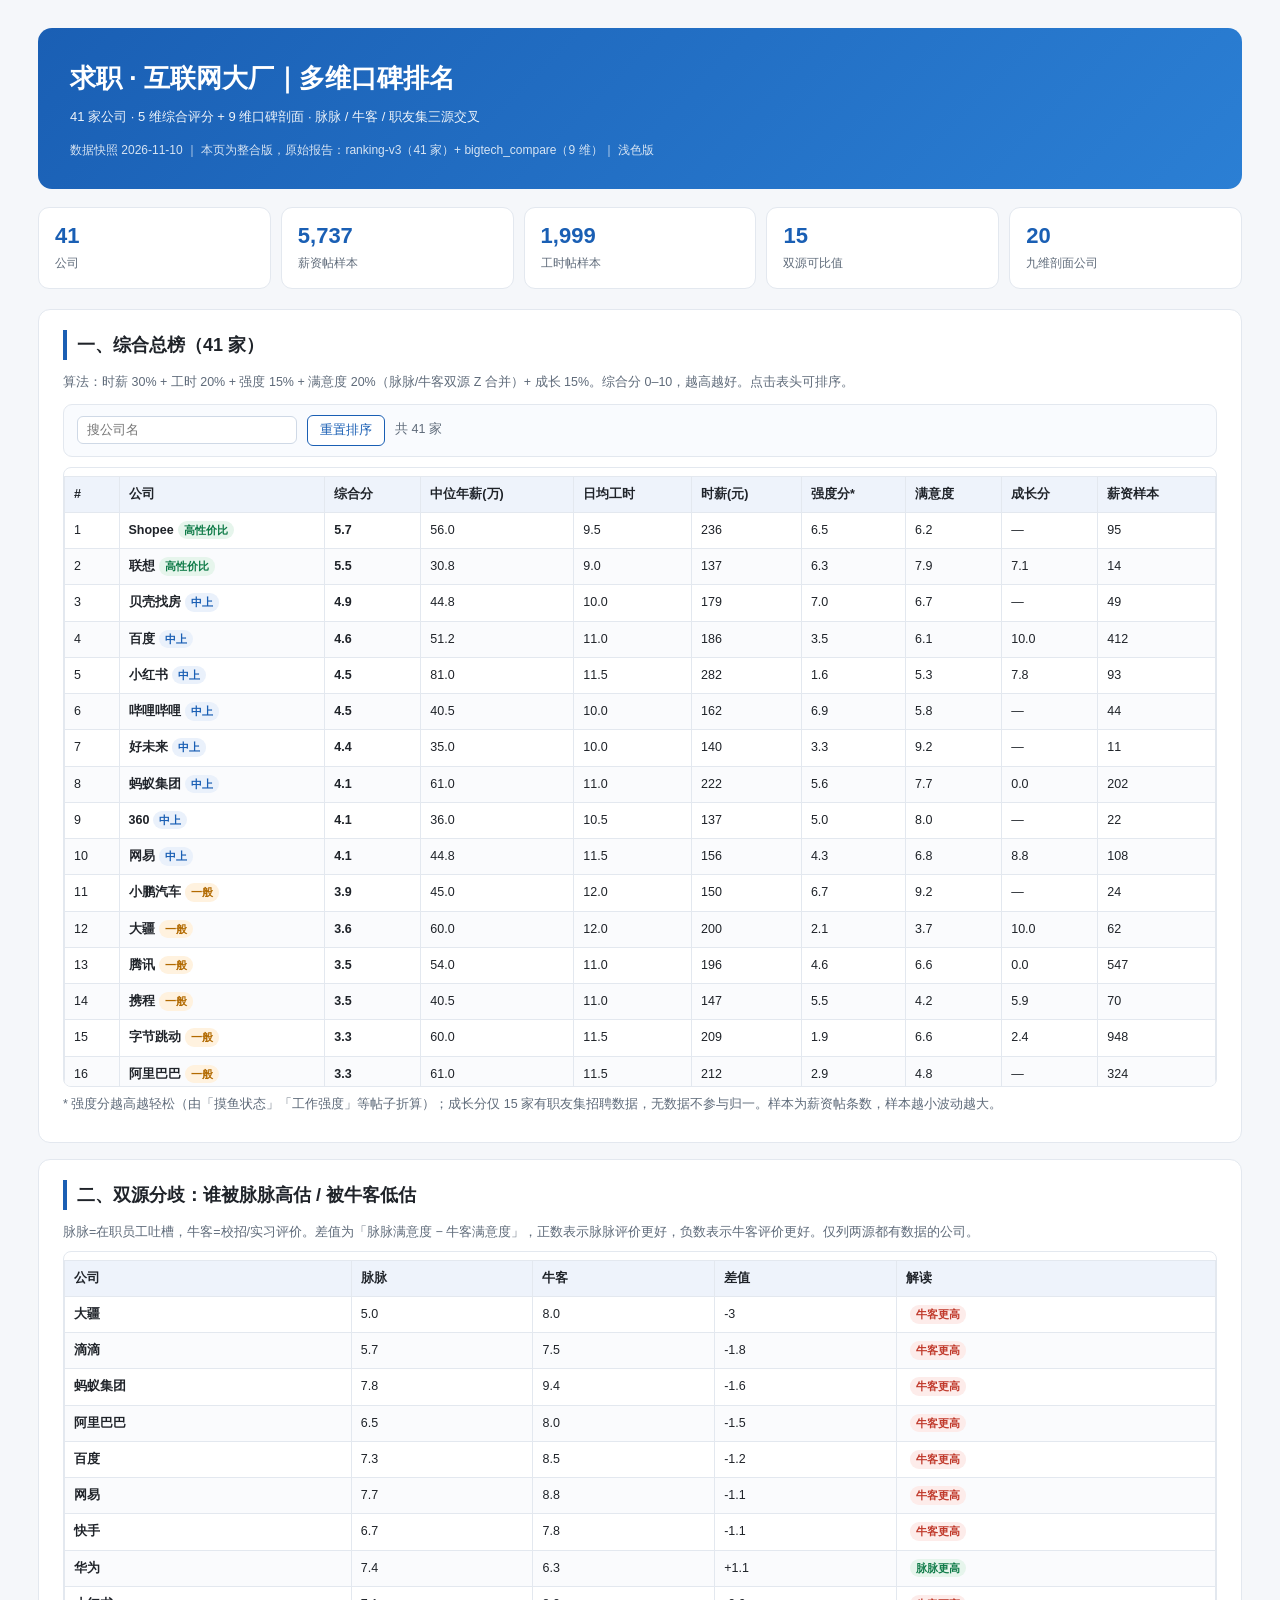
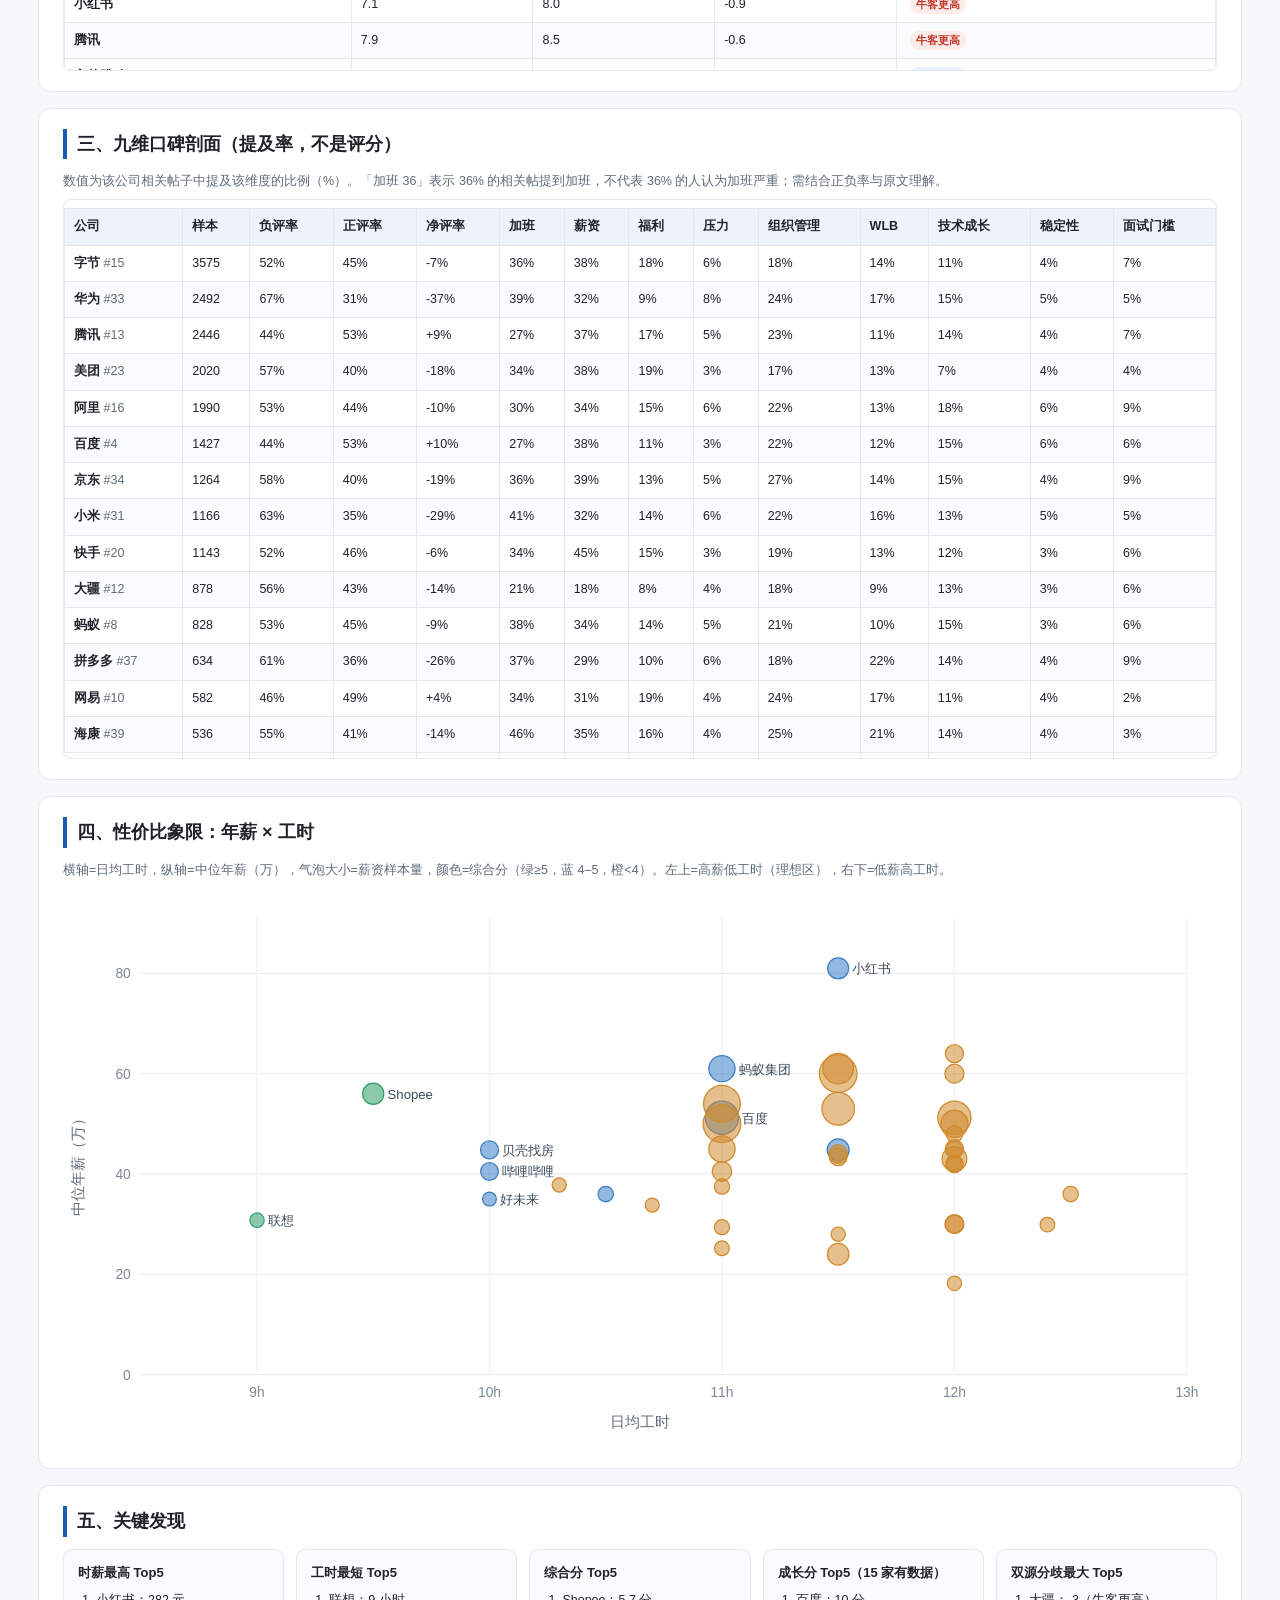
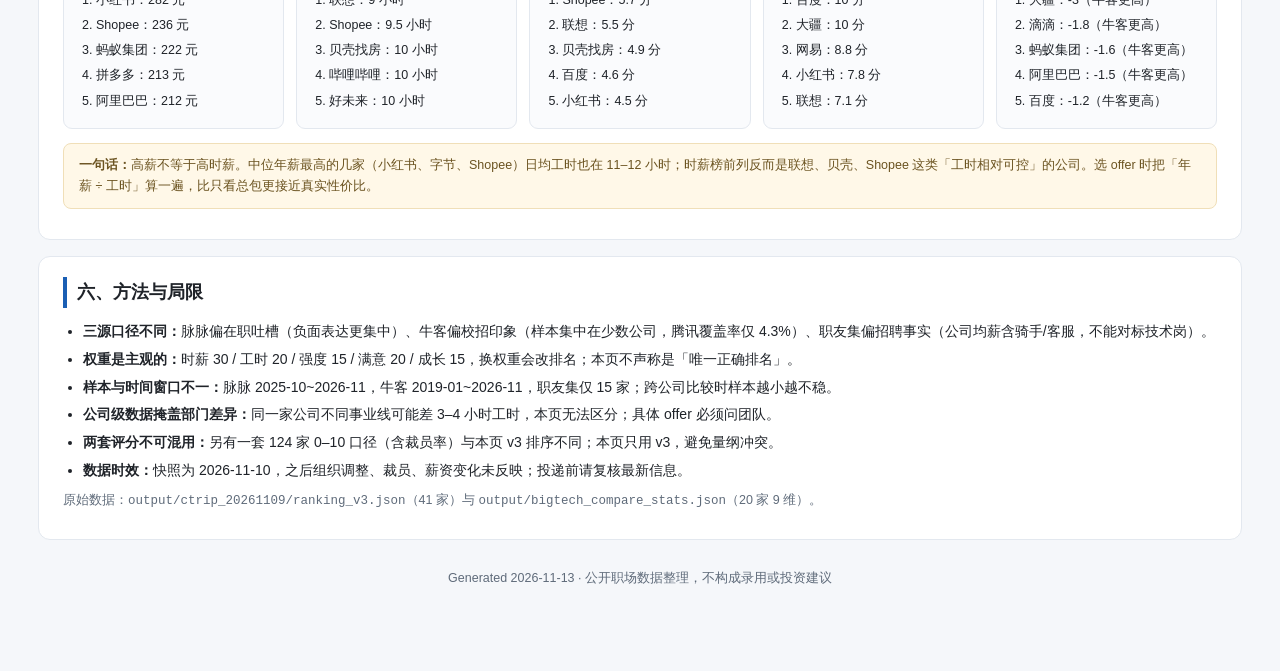
==== bigtech/index.html @ 40ef27d0 "feat: 求职研究站 - 小而美岗位推荐 + 互联网大厂多维排名" ====
<!DOCTYPE html>
<html lang="zh-CN">
<head>
<meta charset="UTF-8">
<meta name="viewport" content="width=device-width, initial-scale=1">
<title>求职 · 互联网大厂｜多维口碑排名 2026-11</title>
<style>
:root{--bg:#f5f7fa;--panel:#fff;--ink:#1f2329;--sub:#5f6b7a;--line:#e3e8ef;--brand:#1a5fb4;--good:#0f7b48;--warn:#b26a00;--bad:#c0392b;--chip:#eef3fb}
*{box-sizing:border-box}
body{margin:0;background:var(--bg);color:var(--ink);font:14px/1.7 -apple-system,BlinkMacSystemFont,"Segoe UI","PingFang SC","Microsoft YaHei",sans-serif}
.wrap{max-width:1240px;margin:0 auto;padding:28px 18px 70px}
header{background:linear-gradient(135deg,#1a5fb4,#2b7fd4);color:#fff;border-radius:14px;padding:28px 32px;margin-bottom:18px}
header h1{margin:0 0 6px;font-size:26px}
header p{margin:0;opacity:.93;font-size:13px}
header .meta{margin-top:12px;font-size:12px;opacity:.82}
.cards{display:grid;grid-template-columns:repeat(auto-fit,minmax(150px,1fr));gap:10px;margin:16px 0 20px}
.kpi{background:var(--panel);border:1px solid var(--line);border-radius:11px;padding:14px 16px}
.kpi .n{font-size:22px;font-weight:700;color:var(--brand);line-height:1.3}
.kpi .l{font-size:12px;color:var(--sub);margin-top:3px}
section{background:var(--panel);border:1px solid var(--line);border-radius:12px;padding:20px 24px;margin-bottom:16px}
h2{font-size:18px;margin:0 0 12px;padding-left:10px;border-left:4px solid var(--brand)}
h3{font-size:14.5px;margin:18px 0 8px;color:var(--brand)}
p{margin:7px 0}
.muted{color:var(--sub);font-size:12.5px}
table{width:100%;border-collapse:collapse;font-size:12.5px;margin:8px 0}
th,td{border:1px solid var(--line);padding:7px 9px;text-align:left;vertical-align:top}
th{background:var(--chip);font-weight:600;white-space:nowrap;cursor:pointer;user-select:none;position:sticky;top:0;z-index:2}
th:hover{color:var(--brand)}
tbody tr:nth-child(even){background:#fafbfd}
.scroll{overflow:auto;max-height:620px;border:1px solid var(--line);border-radius:8px}
.filters{display:flex;flex-wrap:wrap;gap:10px;align-items:center;background:#f9fbfe;border:1px solid var(--line);border-radius:9px;padding:10px 13px;margin:10px 0}
input[type=text]{border:1px solid #cfd9e6;border-radius:6px;padding:6px 9px;font-size:12.5px;min-width:220px;font-family:inherit}
button{border:1px solid var(--brand);background:var(--brand);color:#fff;border-radius:6px;padding:6px 12px;font-size:12.5px;cursor:pointer;font-family:inherit}
button.ghost{background:#fff;color:var(--brand)}
.tag{display:inline-block;padding:0 6px;border-radius:9px;font-size:11px;font-weight:600;margin-left:4px}
.t-g{background:#e6f5ec;color:var(--good)}.t-o{background:#fff2df;color:var(--warn)}.t-r{background:#fdecea;color:var(--bad)}.t-b{background:#eaf1fb;color:var(--brand)}
.note{background:#fff8e8;border:1px solid #f0dfb8;border-radius:8px;padding:11px 15px;font-size:12.5px;color:#6b5320;margin:10px 0}
ul{margin:7px 0 4px;padding-left:20px}li{margin:4px 0}
.finding{display:grid;grid-template-columns:repeat(auto-fit,minmax(210px,1fr));gap:12px}
.fcard{border:1px solid var(--line);border-radius:9px;padding:12px 14px;background:#fafbfd}
.fcard h4{margin:0 0 6px;font-size:13px}
.fcard ol{margin:0;padding-left:18px;font-size:12.5px}
svg text{font-family:inherit}
a{color:var(--brand);text-decoration:none}a:hover{text-decoration:underline}
@media(max-width:760px){.wrap{padding:14px 10px 45px}section{padding:16px 12px}table{font-size:11.5px}th,td{padding:6px}}
</style>
</head>
<body>
<div class="wrap">
<header>
  <h1>求职 · 互联网大厂｜多维口碑排名</h1>
  <p>41 家公司 · 5 维综合评分 + 9 维口碑剖面 · 脉脉 / 牛客 / 职友集三源交叉</p>
  <div class="meta">数据快照 2026-11-10 ｜ 本页为整合版，原始报告：ranking-v3（41 家）+ bigtech_compare（9 维）｜ 浅色版</div>
</header>

<div class="cards" id="kpis"></div>

<section>
  <h2>一、综合总榜（41 家）</h2>
  <p class="muted">算法：时薪 30% + 工时 20% + 强度 15% + 满意度 20%（脉脉/牛客双源 Z 合并）+ 成长 15%。综合分 0–10，越高越好。点击表头可排序。</p>
  <div class="filters">
    <input type="text" id="q" placeholder="搜公司名">
    <button class="ghost" id="reset">重置排序</button>
    <span class="muted" id="cnt"></span>
  </div>
  <div class="scroll">
    <table id="rankTable">
      <thead><tr>
        <th data-k="rank">#</th><th data-k="company">公司</th><th data-k="composite">综合分</th>
        <th data-k="medianWan">中位年薪(万)</th><th data-k="hours">日均工时</th><th data-k="hourly">时薪(元)</th>
        <th data-k="intensityScore">强度分*</th><th data-k="satisfyScore">满意度</th><th data-k="growthScore">成长分</th><th data-k="samp">薪资样本</th>
      </tr></thead>
      <tbody id="rankBody"></tbody>
    </table>
  </div>
  <p class="muted">* 强度分越高越轻松（由「摸鱼状态」「工作强度」等帖子折算）；成长分仅 15 家有职友集招聘数据，无数据不参与归一。样本为薪资帖条数，样本越小波动越大。</p>
</section>

<section>
  <h2>二、双源分歧：谁被脉脉高估 / 被牛客低估</h2>
  <p class="muted">脉脉=在职员工吐槽，牛客=校招/实习评价。差值为「脉脉满意度 − 牛客满意度」，正数表示脉脉评价更好，负数表示牛客评价更好。仅列两源都有数据的公司。</p>
  <div class="scroll" style="max-height:420px">
    <table id="gapTable">
      <thead><tr><th>公司</th><th>脉脉</th><th>牛客</th><th>差值</th><th>解读</th></tr></thead>
      <tbody id="gapBody"></tbody>
    </table>
  </div>
</section>

<section>
  <h2>三、九维口碑剖面（提及率，不是评分）</h2>
  <p class="muted">数值为该公司相关帖子中提及该维度的比例（%）。「加班 36」表示 36% 的相关帖提到加班，不代表 36% 的人认为加班严重；需结合正负率与原文理解。</p>
  <div class="scroll" style="max-height:560px">
    <table id="dimTable">
      <thead><tr>
        <th>公司</th><th>样本</th><th>负评率</th><th>正评率</th><th>净评率</th>
        <th>加班</th><th>薪资</th><th>福利</th><th>压力</th><th>组织管理</th><th>WLB</th><th>技术成长</th><th>稳定性</th><th>面试门槛</th>
      </tr></thead>
      <tbody id="dimBody"></tbody>
    </table>
  </div>
</section>

<section>
  <h2>四、性价比象限：年薪 × 工时</h2>
  <p class="muted">横轴=日均工时，纵轴=中位年薪（万），气泡大小=薪资样本量，颜色=综合分（绿≥5，蓝 4–5，橙&lt;4）。左上=高薪低工时（理想区），右下=低薪高工时。</p>
  <div style="overflow:auto"><svg id="scatter" viewBox="0 0 920 440" style="width:100%;min-width:720px;height:auto"></svg></div>
</section>

<section>
  <h2>五、关键发现</h2>
  <div class="finding" id="findings"></div>
  <div class="note" style="margin-top:14px"><strong>一句话：</strong>高薪不等于高时薪。中位年薪最高的几家（小红书、字节、Shopee）日均工时也在 11–12 小时；时薪榜前列反而是联想、贝壳、Shopee 这类「工时相对可控」的公司。选 offer 时把「年薪 ÷ 工时」算一遍，比只看总包更接近真实性价比。</div>
</section>

<section>
  <h2>六、方法与局限</h2>
  <ul>
    <li><strong>三源口径不同：</strong>脉脉偏在职吐槽（负面表达更集中）、牛客偏校招印象（样本集中在少数公司，腾讯覆盖率仅 4.3%）、职友集偏招聘事实（公司均薪含骑手/客服，不能对标技术岗）。</li>
    <li><strong>权重是主观的：</strong>时薪 30 / 工时 20 / 强度 15 / 满意 20 / 成长 15，换权重会改排名；本页不声称是「唯一正确排名」。</li>
    <li><strong>样本与时间窗口不一：</strong>脉脉 2025-10~2026-11，牛客 2019-01~2026-11，职友集仅 15 家；跨公司比较时样本越小越不稳。</li>
    <li><strong>公司级数据掩盖部门差异：</strong>同一家公司不同事业线可能差 3–4 小时工时，本页无法区分；具体 offer 必须问团队。</li>
    <li><strong>两套评分不可混用：</strong>另有一套 124 家 0–10 口径（含裁员率）与本页 v3 排序不同；本页只用 v3，避免量纲冲突。</li>
    <li><strong>数据时效：</strong>快照为 2026-11-10，之后组织调整、裁员、薪资变化未反映；投递前请复核最新信息。</li>
  </ul>
  <p class="muted">原始数据：<code>output/ctrip_20261109/ranking_v3.json</code>（41 家）与 <code>output/bigtech_compare_stats.json</code>（20 家 9 维）。</p>
</section>

<div class="foot muted" style="text-align:center;padding:12px 0">Generated 2026-11-13 · 公开职场数据整理，不构成录用或投资建议</div>
</div>

<script>
const RANK = [{"company":"Shopee","medianWan":56,"hours":9.5,"hourly":236,"intensityScore":6.5,"mmSatisfy":8,"ncSatisfy":null,"samples":{"salary":95,"worktime":37,"intensity":27,"satisfy":20},"ju":null,"satisfyScore":6.2,"satSources":1,"growthScore":null,"rank_medianWan":7,"rank_hourly":2,"rank_hours":2,"rank_intensityScore":5,"rank_satisfyScore":14,"composite":5.7,"dimsUsed":4,"rank":1},{"company":"联想","medianWan":30.8,"hours":9,"hourly":137,"intensityScore":6.3,"mmSatisfy":9.1,"ncSatisfy":null,"samples":{"salary":14,"worktime":15,"intensity":27,"satisfy":11},"ju":{"open":356,"yoy":"增长18%","salYoY":-1,"range":"20-50K(3%)"},"satisfyScore":7.9,"satSources":1,"growthScore":7.1,"rank_medianWan":33,"rank_hourly":30,"rank_hours":1,"rank_intensityScore":6,"rank_satisfyScore":6,"rank_growthScore":5,"composite":5.5,"dimsUsed":5,"rank":2},{"company":"贝壳找房","medianWan":44.8,"hours":10,"hourly":179,"intensityScore":7,"mmSatisfy":8.3,"ncSatisfy":null,"samples":{"salary":49,"worktime":21,"intensity":5,"satisfy":6},"ju":null,"satisfyScore":6.7,"satSources":1,"growthScore":null,"rank_medianWan":19,"rank_hourly":12,"rank_hours":4,"rank_intensityScore":1,"rank_satisfyScore":10,"composite":4.9,"dimsUsed":4,"rank":3},{"company":"百度","medianWan":51.2,"hours":11,"hourly":186,"intensityScore":3.5,"mmSatisfy":7.3,"ncSatisfy":8.5,"samples":{"salary":412,"worktime":91,"intensity":46,"satisfy":84},"ju":{"open":3838,"yoy":"增长45%","salYoY":4,"range":"20-50K(70%)"},"satisfyScore":6.1,"satSources":2,"growthScore":10,"rank_medianWan":10,"rank_hourly":9,"rank_hours":9,"rank_intensityScore":17,"rank_satisfyScore":15,"rank_growthScore":1,"composite":4.6,"dimsUsed":5,"rank":4},{"company":"小红书","medianWan":81,"hours":11.5,"hourly":282,"intensityScore":1.6,"mmSatisfy":7.1,"ncSatisfy":8,"samples":{"salary":93,"worktime":39,"intensity":35,"satisfy":64},"ju":{"open":812,"yoy":"增长1%","salYoY":21,"range":"20-50K(9%)"},"satisfyScore":5.3,"satSources":2,"growthScore":7.8,"rank_medianWan":1,"rank_hourly":1,"rank_hours":20,"rank_intensityScore":35,"rank_satisfyScore":20,"rank_growthScore":4,"composite":4.5,"dimsUsed":5,"rank":5},{"company":"哔哩哔哩","medianWan":40.5,"hours":10,"hourly":162,"intensityScore":6.9,"mmSatisfy":7.7,"ncSatisfy":null,"samples":{"salary":44,"worktime":25,"intensity":15,"satisfy":13},"ju":null,"satisfyScore":5.8,"satSources":1,"growthScore":null,"rank_medianWan":26,"rank_hourly":16,"rank_hours":3,"rank_intensityScore":2,"rank_satisfyScore":17,"composite":4.5,"dimsUsed":4,"rank":6},{"company":"好未来","medianWan":35,"hours":10,"hourly":140,"intensityScore":3.3,"mmSatisfy":10,"ncSatisfy":null,"samples":{"salary":11,"worktime":16,"intensity":3,"satisfy":4},"ju":null,"satisfyScore":9.2,"satSources":1,"growthScore":null,"rank_medianWan":31,"rank_hourly":28,"rank_hours":5,"rank_intensityScore":20,"rank_satisfyScore":3,"composite":4.4,"dimsUsed":4,"rank":7},{"company":"蚂蚁集团","medianWan":61,"hours":11,"hourly":222,"intensityScore":5.6,"mmSatisfy":7.8,"ncSatisfy":9.4,"samples":{"salary":202,"worktime":52,"intensity":31,"satisfy":41},"ju":{"open":73,"yoy":"下降46%","salYoY":-24,"range":"10-50K(2%)"},"satisfyScore":7.7,"satSources":2,"growthScore":0,"rank_medianWan":3,"rank_hourly":3,"rank_hours":12,"rank_intensityScore":7,"rank_satisfyScore":7,"rank_growthScore":11,"composite":4.1,"dimsUsed":5,"rank":8},{"company":"360","medianWan":36,"hours":10.5,"hourly":137,"intensityScore":5,"mmSatisfy":9.2,"ncSatisfy":null,"samples":{"salary":22,"worktime":17,"intensity":6,"satisfy":12},"ju":null,"satisfyScore":8,"satSources":1,"growthScore":null,"rank_medianWan":30,"rank_hourly":29,"rank_hours":7,"rank_intensityScore":9,"rank_satisfyScore":5,"composite":4.1,"dimsUsed":4,"rank":9},{"company":"网易","medianWan":44.8,"hours":11.5,"hourly":156,"intensityScore":4.3,"mmSatisfy":7.7,"ncSatisfy":8.8,"samples":{"salary":108,"worktime":51,"intensity":22,"satisfy":31},"ju":{"open":1596,"yoy":"增长15%","salYoY":15,"range":"20-50K(6%)"},"satisfyScore":6.8,"satSources":2,"growthScore":8.8,"rank_medianWan":18,"rank_hourly":18,"rank_hours":24,"rank_intensityScore":13,"rank_satisfyScore":9,"rank_growthScore":3,"composite":4.1,"dimsUsed":5,"rank":10},{"company":"小鹏汽车","medianWan":45,"hours":12,"hourly":150,"intensityScore":6.7,"mmSatisfy":10,"ncSatisfy":null,"samples":{"salary":24,"worktime":18,"intensity":6,"satisfy":5},"ju":null,"satisfyScore":9.2,"satSources":1,"growthScore":null,"rank_medianWan":17,"rank_hourly":22,"rank_hours":39,"rank_intensityScore":4,"rank_satisfyScore":4,"composite":3.9,"dimsUsed":4,"rank":11},{"company":"大疆","medianWan":60,"hours":12,"hourly":200,"intensityScore":2.1,"mmSatisfy":5,"ncSatisfy":8,"samples":{"salary":62,"worktime":37,"intensity":32,"satisfy":30},"ju":{"open":1184,"yoy":"增长263%","salYoY":23,"range":"30-50K(6%)"},"satisfyScore":3.7,"satSources":2,"growthScore":10,"rank_medianWan":6,"rank_hourly":7,"rank_hours":27,"rank_intensityScore":30,"rank_satisfyScore":32,"rank_growthScore":2,"composite":3.6,"dimsUsed":5,"rank":12},{"company":"腾讯","medianWan":54,"hours":11,"hourly":196,"intensityScore":4.6,"mmSatisfy":7.9,"ncSatisfy":8.5,"samples":{"salary":547,"worktime":112,"intensity":135,"satisfy":198},"ju":{"open":553,"yoy":"下降58%","salYoY":-11,"range":"15-50K(6%)"},"satisfyScore":6.6,"satSources":2,"growthScore":0,"rank_medianWan":8,"rank_hourly":8,"rank_hours":10,"rank_intensityScore":11,"rank_satisfyScore":12,"rank_growthScore":9,"composite":3.5,"dimsUsed":5,"rank":13},{"company":"携程","medianWan":40.5,"hours":11,"hourly":147,"intensityScore":5.5,"mmSatisfy":7.2,"ncSatisfy":7.1,"samples":{"salary":70,"worktime":37,"intensity":36,"satisfy":36},"ju":{"open":503,"yoy":"下降14%","salYoY":21,"range":"20-50K(56%)"},"satisfyScore":4.2,"satSources":2,"growthScore":5.9,"rank_medianWan":25,"rank_hourly":23,"rank_hours":14,"rank_intensityScore":8,"rank_satisfyScore":29,"rank_growthScore":6,"composite":3.5,"dimsUsed":5,"rank":14},{"company":"字节跳动","medianWan":60,"hours":11.5,"hourly":209,"intensityScore":1.9,"mmSatisfy":8,"ncSatisfy":8.5,"samples":{"salary":948,"worktime":203,"intensity":101,"satisfy":127},"ju":{"open":3626,"yoy":"下降39%","salYoY":18,"range":"30-50K(1%)"},"satisfyScore":6.6,"satSources":2,"growthScore":2.4,"rank_medianWan":5,"rank_hourly":6,"rank_hours":18,"rank_intensityScore":32,"rank_satisfyScore":11,"rank_growthScore":8,"composite":3.3,"dimsUsed":5,"rank":15},{"company":"阿里巴巴","medianWan":61,"hours":11.5,"hourly":212,"intensityScore":2.9,"mmSatisfy":6.5,"ncSatisfy":8,"samples":{"salary":324,"worktime":70,"intensity":40,"satisfy":54},"ju":null,"satisfyScore":4.8,"satSources":2,"growthScore":null,"rank_medianWan":4,"rank_hourly":5,"rank_hours":21,"rank_intensityScore":23,"rank_satisfyScore":24,"composite":3.3,"dimsUsed":4,"rank":16},{"company":"58同城","medianWan":37.8,"hours":10.3,"hourly":146,"intensityScore":2.9,"mmSatisfy":7.5,"ncSatisfy":null,"samples":{"salary":13,"worktime":20,"intensity":7,"satisfy":4},"ju":null,"satisfyScore":5.5,"satSources":1,"growthScore":null,"rank_medianWan":27,"rank_hourly":24,"rank_hours":6,"rank_intensityScore":25,"rank_satisfyScore":19,"composite":3.3,"dimsUsed":4,"rank":17},{"company":"哈啰出行","medianWan":37.5,"hours":11,"hourly":136,"intensityScore":0,"mmSatisfy":10,"ncSatisfy":null,"samples":{"salary":22,"worktime":15,"intensity":2,"satisfy":1},"ju":null,"satisfyScore":9.2,"satSources":1,"growthScore":null,"rank_medianWan":28,"rank_hourly":31,"rank_hours":16,"rank_intensityScore":41,"rank_satisfyScore":2,"composite":3.2,"dimsUsed":4,"rank":18},{"company":"vivo","medianWan":44,"hours":11.5,"hourly":153,"intensityScore":2.9,"mmSatisfy":8.1,"ncSatisfy":null,"samples":{"salary":55,"worktime":18,"intensity":14,"satisfy":18},"ju":null,"satisfyScore":6.4,"satSources":1,"growthScore":null,"rank_medianWan":20,"rank_hourly":19,"rank_hours":19,"rank_intensityScore":22,"rank_satisfyScore":13,"composite":2.9,"dimsUsed":4,"rank":19},{"company":"快手","medianWan":53,"hours":11.5,"hourly":184,"intensityScore":2.9,"mmSatisfy":6.7,"ncSatisfy":7.8,"samples":{"salary":392,"worktime":70,"intensity":42,"satisfy":64},"ju":{"open":476,"yoy":"下降31%","salYoY":14,"range":"30-50K(3%)"},"satisfyScore":4.7,"satSources":2,"growthScore":2.9,"rank_medianWan":9,"rank_hourly":10,"rank_hours":22,"rank_intensityScore":24,"rank_satisfyScore":25,"rank_growthScore":7,"composite":2.9,"dimsUsed":5,"rank":20},{"company":"荣耀","medianWan":43.4,"hours":11.5,"hourly":151,"intensityScore":5,"mmSatisfy":7.1,"ncSatisfy":null,"samples":{"salary":44,"worktime":21,"intensity":10,"satisfy":14},"ju":null,"satisfyScore":4.9,"satSources":1,"growthScore":null,"rank_medianWan":21,"rank_hourly":20,"rank_hours":26,"rank_intensityScore":10,"rank_satisfyScore":23,"composite":2.9,"dimsUsed":4,"rank":21},{"company":"理想汽车","medianWan":42,"hours":12,"hourly":140,"intensityScore":6.7,"mmSatisfy":6.9,"ncSatisfy":null,"samples":{"salary":43,"worktime":32,"intensity":9,"satisfy":16},"ju":null,"satisfyScore":4.6,"satSources":1,"growthScore":null,"rank_medianWan":24,"rank_hourly":27,"rank_hours":35,"rank_intensityScore":3,"rank_satisfyScore":26,"composite":2.7,"dimsUsed":4,"rank":22},{"company":"美团","medianWan":50,"hours":11,"hourly":182,"intensityScore":4.2,"mmSatisfy":6.7,"ncSatisfy":6.8,"samples":{"salary":641,"worktime":127,"intensity":53,"satisfy":63},"ju":{"open":14976,"yoy":"下降17%","salYoY":-45,"range":"6-10K(6%)"},"satisfyScore":3.4,"satSources":2,"growthScore":0,"rank_medianWan":12,"rank_hourly":11,"rank_hours":11,"rank_intensityScore":14,"rank_satisfyScore":34,"rank_growthScore":10,"composite":2.6,"dimsUsed":5,"rank":23},{"company":"金蝶","medianWan":28,"hours":11.5,"hourly":97,"intensityScore":0,"mmSatisfy":10,"ncSatisfy":null,"samples":{"salary":14,"worktime":16,"intensity":5,"satisfy":1},"ju":null,"satisfyScore":9.2,"satSources":1,"growthScore":null,"rank_medianWan":38,"rank_hourly":37,"rank_hours":23,"rank_intensityScore":40,"rank_satisfyScore":1,"composite":2.5,"dimsUsed":4,"rank":24},{"company":"滴滴","medianWan":45,"hours":11,"hourly":164,"intensityScore":2.6,"mmSatisfy":5.7,"ncSatisfy":7.5,"samples":{"salary":203,"worktime":78,"intensity":46,"satisfy":50},"ju":{"open":2046,"yoy":"下降39%","salYoY":-44,"range":"8-15K(1%)"},"satisfyScore":3.6,"satSources":2,"growthScore":0,"rank_medianWan":15,"rank_hourly":15,"rank_hours":13,"rank_intensityScore":28,"rank_satisfyScore":33,"rank_growthScore":13,"composite":2.3,"dimsUsed":5,"rank":25},{"company":"得物","medianWan":48,"hours":12,"hourly":160,"intensityScore":1.8,"mmSatisfy":7.3,"ncSatisfy":null,"samples":{"salary":34,"worktime":20,"intensity":24,"satisfy":33},"ju":null,"satisfyScore":5.2,"satSources":1,"growthScore":null,"rank_medianWan":14,"rank_hourly":17,"rank_hours":32,"rank_intensityScore":33,"rank_satisfyScore":21,"composite":2.2,"dimsUsed":4,"rank":26},{"company":"OPPO","medianWan":45,"hours":12,"hourly":150,"intensityScore":2.9,"mmSatisfy":6.7,"ncSatisfy":null,"samples":{"salary":53,"worktime":27,"intensity":24,"satisfy":37},"ju":null,"satisfyScore":4.3,"satSources":1,"growthScore":null,"rank_medianWan":16,"rank_hourly":21,"rank_hours":36,"rank_intensityScore":26,"rank_satisfyScore":28,"composite":2.1,"dimsUsed":4,"rank":27},{"company":"中兴通讯","medianWan":30,"hours":12,"hourly":100,"intensityScore":4.2,"mmSatisfy":7.7,"ncSatisfy":null,"samples":{"salary":51,"worktime":37,"intensity":18,"satisfy":28},"ju":null,"satisfyScore":5.8,"satSources":1,"growthScore":null,"rank_medianWan":35,"rank_hourly":36,"rank_hours":38,"rank_intensityScore":15,"rank_satisfyScore":18,"composite":2.1,"dimsUsed":4,"rank":28},{"company":"SHEIN","medianWan":42,"hours":12,"hourly":140,"intensityScore":3.3,"mmSatisfy":6.5,"ncSatisfy":null,"samples":{"salary":27,"worktime":38,"intensity":9,"satisfy":17},"ju":null,"satisfyScore":4,"satSources":1,"growthScore":null,"rank_medianWan":23,"rank_hourly":26,"rank_hours":34,"rank_intensityScore":18,"rank_satisfyScore":31,"composite":2,"dimsUsed":4,"rank":29},{"company":"深信服科技","medianWan":29.9,"hours":12.4,"hourly":96,"intensityScore":1.7,"mmSatisfy":8.8,"ncSatisfy":null,"samples":{"salary":16,"worktime":27,"intensity":6,"satisfy":4},"ju":null,"satisfyScore":7.4,"satSources":1,"growthScore":null,"rank_medianWan":36,"rank_hourly":38,"rank_hours":40,"rank_intensityScore":34,"rank_satisfyScore":8,"composite":2,"dimsUsed":4,"rank":30},{"company":"小米汽车","medianWan":36,"hours":12.5,"hourly":115,"intensityScore":2.2,"mmSatisfy":7.7,"ncSatisfy":null,"samples":{"salary":22,"worktime":15,"intensity":9,"satisfy":13},"ju":null,"satisfyScore":5.8,"satSources":1,"growthScore":null,"rank_medianWan":29,"rank_hourly":33,"rank_hours":41,"rank_intensityScore":29,"rank_satisfyScore":16,"composite":1.9,"dimsUsed":4,"rank":31},{"company":"比亚迪","medianWan":24,"hours":11.5,"hourly":83,"intensityScore":3.1,"mmSatisfy":6.7,"ncSatisfy":null,"samples":{"salary":102,"worktime":102,"intensity":85,"satisfy":121},"ju":null,"satisfyScore":4.3,"satSources":1,"growthScore":null,"rank_medianWan":40,"rank_hourly":40,"rank_hours":25,"rank_intensityScore":21,"rank_satisfyScore":27,"composite":1.9,"dimsUsed":4,"rank":32},{"company":"华为","medianWan":51.2,"hours":12,"hourly":171,"intensityScore":2,"mmSatisfy":7.4,"ncSatisfy":6.3,"samples":{"salary":412,"worktime":153,"intensity":118,"satisfy":126},"ju":{"open":3794,"yoy":"下降43%","salYoY":-12,"range":"20-50K(1%)"},"satisfyScore":3.2,"satSources":2,"growthScore":0,"rank_medianWan":11,"rank_hourly":13,"rank_hours":28,"rank_intensityScore":31,"rank_satisfyScore":35,"rank_growthScore":12,"composite":1.7,"dimsUsed":5,"rank":33},{"company":"京东","medianWan":50,"hours":12,"hourly":167,"intensityScore":2.8,"mmSatisfy":6.3,"ncSatisfy":6.6,"samples":{"salary":227,"worktime":88,"intensity":44,"satisfy":66},"ju":{"open":15334,"yoy":"下降16%","salYoY":-35,"range":"8-15K(7%)"},"satisfyScore":2.8,"satSources":2,"growthScore":0,"rank_medianWan":13,"rank_hourly":14,"rank_hours":29,"rank_intensityScore":27,"rank_satisfyScore":36,"rank_growthScore":14,"composite":1.7,"dimsUsed":5,"rank":34},{"company":"小米","medianWan":43,"hours":12,"hourly":143,"intensityScore":1.4,"mmSatisfy":6.5,"ncSatisfy":null,"samples":{"salary":167,"worktime":97,"intensity":53,"satisfy":56},"ju":null,"satisfyScore":4,"satSources":1,"growthScore":null,"rank_medianWan":22,"rank_hourly":25,"rank_hours":31,"rank_intensityScore":37,"rank_satisfyScore":30,"composite":1.7,"dimsUsed":4,"rank":35},{"company":"作业帮","medianWan":33.8,"hours":10.7,"hourly":127,"intensityScore":3.3,"mmSatisfy":4,"ncSatisfy":null,"samples":{"salary":12,"worktime":17,"intensity":3,"satisfy":5},"ju":null,"satisfyScore":0.2,"satSources":1,"growthScore":null,"rank_medianWan":32,"rank_hourly":32,"rank_hours":8,"rank_intensityScore":19,"rank_satisfyScore":39,"composite":1.7,"dimsUsed":4,"rank":36},{"company":"拼多多","medianWan":64,"hours":12,"hourly":213,"intensityScore":0.4,"mmSatisfy":6.5,"ncSatisfy":6.2,"samples":{"salary":49,"worktime":50,"intensity":51,"satisfy":57},"ju":{"open":2195,"yoy":"下降23%","salYoY":-31,"range":"6-50K(7%)"},"satisfyScore":2.4,"satSources":2,"growthScore":0,"rank_medianWan":2,"rank_hourly":4,"rank_hours":37,"rank_intensityScore":39,"rank_satisfyScore":37,"rank_growthScore":15,"composite":1.7,"dimsUsed":5,"rank":37},{"company":"恒生电子","medianWan":25.2,"hours":11,"hourly":92,"intensityScore":4.4,"mmSatisfy":4.2,"ncSatisfy":null,"samples":{"salary":17,"worktime":15,"intensity":6,"satisfy":8},"ju":null,"satisfyScore":0.5,"satSources":1,"growthScore":null,"rank_medianWan":39,"rank_hourly":39,"rank_hours":17,"rank_intensityScore":12,"rank_satisfyScore":38,"composite":1.5,"dimsUsed":4,"rank":38},{"company":"海康威视","medianWan":30,"hours":12,"hourly":100,"intensityScore":1.3,"mmSatisfy":7.2,"ncSatisfy":null,"samples":{"salary":62,"worktime":31,"intensity":36,"satisfy":36},"ju":null,"satisfyScore":5,"satSources":1,"growthScore":null,"rank_medianWan":34,"rank_hourly":35,"rank_hours":30,"rank_intensityScore":38,"rank_satisfyScore":22,"composite":1.4,"dimsUsed":4,"rank":39},{"company":"科大讯飞","medianWan":29.4,"hours":11,"hourly":107,"intensityScore":1.5,"mmSatisfy":3.2,"ncSatisfy":null,"samples":{"salary":20,"worktime":26,"intensity":9,"satisfy":17},"ju":null,"satisfyScore":0,"satSources":1,"growthScore":null,"rank_medianWan":37,"rank_hourly":34,"rank_hours":15,"rank_intensityScore":36,"rank_satisfyScore":41,"composite":0.9,"dimsUsed":4,"rank":40},{"company":"奇瑞汽车","medianWan":18.2,"hours":12,"hourly":61,"intensityScore":4,"mmSatisfy":2.5,"ncSatisfy":null,"samples":{"salary":14,"worktime":18,"intensity":5,"satisfy":8},"ju":null,"satisfyScore":0,"satSources":1,"growthScore":null,"rank_medianWan":41,"rank_hourly":41,"rank_hours":33,"rank_intensityScore":16,"rank_satisfyScore":40,"composite":0.7,"dimsUsed":4,"rank":41}];
const DIM = [{"company":"字节","n":3575,"negRate":52,"posRate":45,"netRate":-7,"clPos":3577,"clNeg":4154,"clMix":195,"加班":36,"薪资":38,"福利":18,"压力":6,"组织管理":18,"WLB":14,"技术成长":11,"稳定性":4,"面试门槛":7,"dims":{"加班":1293,"薪资":1372,"福利":635,"压力":223,"组织管理":639,"WLB":498,"技术成长":405,"稳定性":141,"面试门槛":240},"medSalary":64.5,"salN":636,"medHours":11.5,"wtN":200},{"company":"华为","n":2492,"negRate":67,"posRate":31,"netRate":-37,"clPos":1539,"clNeg":3310,"clMix":86,"加班":39,"薪资":32,"福利":9,"压力":8,"组织管理":24,"WLB":17,"技术成长":15,"稳定性":5,"面试门槛":5,"dims":{"加班":976,"薪资":800,"福利":233,"压力":203,"组织管理":604,"WLB":413,"技术成长":385,"稳定性":121,"面试门槛":130},"medSalary":52.5,"salN":346,"medHours":12,"wtN":165},{"company":"腾讯","n":2446,"negRate":44,"posRate":53,"netRate":9,"clPos":2783,"clNeg":2325,"clMix":158,"加班":27,"薪资":37,"福利":17,"压力":5,"组织管理":23,"WLB":11,"技术成长":14,"稳定性":4,"面试门槛":7,"dims":{"加班":653,"薪资":917,"福利":411,"压力":114,"组织管理":573,"WLB":258,"技术成长":354,"稳定性":108,"面试门槛":168},"medSalary":57.5,"salN":357,"medHours":11,"wtN":118},{"company":"美团","n":2020,"negRate":57,"posRate":40,"netRate":-18,"clPos":1449,"clNeg":2064,"clMix":116,"加班":34,"薪资":38,"福利":19,"压力":3,"组织管理":17,"WLB":13,"技术成长":7,"稳定性":4,"面试门槛":4,"dims":{"加班":695,"薪资":769,"福利":392,"压力":65,"组织管理":351,"WLB":262,"技术成长":133,"稳定性":80,"面试门槛":82},"medSalary":53.9,"salN":450,"medHours":11,"wtN":127},{"company":"阿里","n":1990,"negRate":53,"posRate":44,"netRate":-10,"clPos":2012,"clNeg":2450,"clMix":119,"加班":30,"薪资":34,"福利":15,"压力":6,"组织管理":22,"WLB":13,"技术成长":18,"稳定性":6,"面试门槛":9,"dims":{"加班":593,"薪资":676,"福利":295,"压力":129,"组织管理":442,"WLB":259,"技术成长":368,"稳定性":123,"面试门槛":172},"medSalary":64,"salN":228,"medHours":11,"wtN":65},{"company":"百度","n":1427,"negRate":44,"posRate":53,"netRate":10,"clPos":1569,"clNeg":1287,"clMix":80,"加班":27,"薪资":38,"福利":11,"压力":3,"组织管理":22,"WLB":12,"技术成长":15,"稳定性":6,"面试门槛":6,"dims":{"加班":384,"薪资":548,"福利":160,"压力":48,"组织管理":318,"WLB":169,"技术成长":216,"稳定性":84,"面试门槛":88},"medSalary":52.8,"salN":283,"medHours":11,"wtN":93},{"company":"京东","n":1264,"negRate":58,"posRate":40,"netRate":-19,"clPos":1210,"clNeg":1785,"clMix":64,"加班":36,"薪资":39,"福利":13,"压力":5,"组织管理":27,"WLB":14,"技术成长":15,"稳定性":4,"面试门槛":9,"dims":{"加班":459,"薪资":495,"福利":161,"压力":57,"组织管理":343,"WLB":174,"技术成长":191,"稳定性":50,"面试门槛":108},"medSalary":48,"salN":201,"medHours":12,"wtN":117},{"company":"小米","n":1166,"negRate":63,"posRate":35,"netRate":-29,"clPos":914,"clNeg":1645,"clMix":40,"加班":41,"薪资":32,"福利":14,"压力":6,"组织管理":22,"WLB":16,"技术成长":13,"稳定性":5,"面试门槛":5,"dims":{"加班":476,"薪资":375,"福利":167,"压力":65,"组织管理":260,"WLB":187,"技术成长":153,"稳定性":54,"面试门槛":53},"medSalary":45,"salN":131,"medHours":12,"wtN":118},{"company":"快手","n":1143,"negRate":52,"posRate":46,"netRate":-6,"clPos":985,"clNeg":1105,"clMix":40,"加班":34,"薪资":45,"福利":15,"压力":3,"组织管理":19,"WLB":13,"技术成长":12,"稳定性":3,"面试门槛":6,"dims":{"加班":389,"薪资":519,"福利":166,"压力":31,"组织管理":217,"WLB":146,"技术成长":132,"稳定性":30,"面试门槛":71},"medSalary":60.8,"salN":270,"medHours":11.5,"wtN":70},{"company":"大疆","n":878,"negRate":56,"posRate":43,"netRate":-14,"clPos":502,"clNeg":660,"clMix":7,"加班":21,"薪资":18,"福利":8,"压力":4,"组织管理":18,"WLB":9,"技术成长":13,"稳定性":3,"面试门槛":6,"dims":{"加班":183,"薪资":160,"福利":66,"压力":38,"组织管理":157,"WLB":82,"技术成长":118,"稳定性":24,"面试门槛":49},"medSalary":64,"salN":45,"medHours":12,"wtN":35},{"company":"蚂蚁","n":828,"negRate":53,"posRate":45,"netRate":-9,"clPos":750,"clNeg":892,"clMix":26,"加班":38,"薪资":34,"福利":14,"压力":5,"组织管理":21,"WLB":10,"技术成长":15,"稳定性":3,"面试门槛":6,"dims":{"加班":311,"薪资":282,"福利":115,"压力":44,"组织管理":172,"WLB":80,"技术成长":124,"稳定性":21,"面试门槛":47},"medSalary":62,"salN":147,"medHours":11,"wtN":52},{"company":"拼多多","n":634,"negRate":61,"posRate":36,"netRate":-26,"clPos":604,"clNeg":1030,"clMix":51,"加班":37,"薪资":29,"福利":10,"压力":6,"组织管理":18,"WLB":22,"技术成长":14,"稳定性":4,"面试门槛":9,"dims":{"加班":232,"薪资":185,"福利":66,"压力":41,"组织管理":116,"WLB":138,"技术成长":91,"稳定性":25,"面试门槛":60},"medSalary":63.5,"salN":30,"medHours":12,"wtN":45},{"company":"网易","n":582,"negRate":46,"posRate":49,"netRate":4,"clPos":613,"clNeg":568,"clMix":59,"加班":34,"薪资":31,"福利":19,"压力":4,"组织管理":24,"WLB":17,"技术成长":11,"稳定性":4,"面试门槛":2,"dims":{"加班":198,"薪资":182,"福利":112,"压力":21,"组织管理":139,"WLB":101,"技术成长":64,"稳定性":22,"面试门槛":14},"medSalary":45.7,"salN":86,"medHours":11.5,"wtN":57},{"company":"海康","n":536,"negRate":55,"posRate":41,"netRate":-14,"clPos":492,"clNeg":651,"clMix":43,"加班":46,"薪资":35,"福利":16,"压力":4,"组织管理":25,"WLB":21,"技术成长":14,"稳定性":4,"面试门槛":3,"dims":{"加班":245,"薪资":188,"福利":86,"压力":24,"组织管理":136,"WLB":113,"技术成长":73,"稳定性":19,"面试门槛":16},"medSalary":27.2,"salN":55,"medHours":12,"wtN":38},{"company":"理想","n":398,"negRate":42,"posRate":55,"netRate":13,"clPos":521,"clNeg":399,"clMix":34,"加班":30,"薪资":28,"福利":16,"压力":3,"组织管理":26,"WLB":21,"技术成长":17,"稳定性":4,"面试门槛":8,"dims":{"加班":119,"薪资":110,"福利":64,"压力":11,"组织管理":104,"WLB":85,"技术成长":66,"稳定性":17,"面试门槛":32},"medSalary":49,"salN":31,"medHours":12,"wtN":33},{"company":"OPPO","n":345,"negRate":45,"posRate":54,"netRate":9,"clPos":461,"clNeg":386,"clMix":12,"加班":50,"薪资":21,"福利":21,"压力":9,"组织管理":18,"WLB":12,"技术成长":5,"稳定性":2,"面试门槛":3,"dims":{"加班":171,"薪资":73,"福利":74,"压力":32,"组织管理":62,"WLB":43,"技术成长":17,"稳定性":8,"面试门槛":9},"medSalary":51.8,"salN":40,"medHours":12,"wtN":28},{"company":"vivo","n":286,"negRate":40,"posRate":59,"netRate":19,"clPos":371,"clNeg":250,"clMix":5,"加班":36,"薪资":28,"福利":15,"压力":5,"组织管理":16,"WLB":12,"技术成长":5,"稳定性":2,"面试门槛":2,"dims":{"加班":104,"薪资":80,"福利":42,"压力":14,"组织管理":47,"WLB":35,"技术成长":15,"稳定性":7,"面试门槛":6},"medSalary":48.6,"salN":40,"medHours":11.5,"wtN":19},{"company":"小鹏","n":252,"negRate":50,"posRate":48,"netRate":-2,"clPos":321,"clNeg":335,"clMix":9,"加班":51,"薪资":24,"福利":22,"压力":4,"组织管理":30,"WLB":16,"技术成长":21,"稳定性":3,"面试门槛":4,"dims":{"加班":128,"薪资":60,"福利":56,"压力":11,"组织管理":76,"WLB":41,"技术成长":53,"稳定性":8,"面试门槛":9},"medSalary":46.8,"salN":14,"medHours":12,"wtN":22},{"company":"影石","n":164,"negRate":65,"posRate":33,"netRate":-32,"clPos":107,"clNeg":208,"clMix":5,"加班":25,"薪资":15,"福利":9,"压力":2,"组织管理":16,"WLB":7,"技术成长":13,"稳定性":2,"面试门槛":2,"dims":{"加班":41,"薪资":24,"福利":15,"压力":4,"组织管理":27,"WLB":11,"技术成长":21,"稳定性":4,"面试门槛":4},"medSalary":35,"salN":7,"medHours":null,"wtN":6},{"company":"追觅","n":134,"negRate":40,"posRate":60,"netRate":21,"clPos":196,"clNeg":128,"clMix":0,"加班":25,"薪资":9,"福利":24,"压力":1,"组织管理":28,"WLB":10,"技术成长":13,"稳定性":17,"面试门槛":3,"dims":{"加班":33,"薪资":12,"福利":32,"压力":2,"组织管理":38,"WLB":14,"技术成长":18,"稳定性":23,"面试门槛":4},"medSalary":22.5,"salN":5,"medHours":null,"wtN":6}];
const DIMS = ["加班","薪资","福利","压力","组织管理","WLB","技术成长","稳定性","面试门槛"];
const ALIAS = {'字节':'字节跳动','阿里':'阿里巴巴','B站':'哔哩哔哩','蚂蚁':'蚂蚁集团','理想':'理想汽车','小鹏':'小鹏汽车','奇瑞':'奇瑞汽车','海康':'海康威视','深信服':'深信服科技','中兴':'中兴通讯','哈啰':'哈啰出行'};
function esc(s){return String(s==null?'':s).replace(/&/g,'&amp;').replace(/</g,'&lt;').replace(/>/g,'&gt;');}
function findRank(name){return RANK.find(r=>r.company===name||r.company===ALIAS[name]||r.company.includes(name)||name.includes(r.company));}

// KPI
(function(){
  const total = RANK.length;
  const sal = RANK.reduce((s,r)=>s+(r.samples&&r.samples.salary||0),0);
  const wt = RANK.reduce((s,r)=>s+(r.samples&&r.samples.worktime||0),0);
  const dual = RANK.filter(r=>r.mmSatisfy!=null&&r.ncSatisfy!=null).length;
  const items=[[total,'公司'],[sal.toLocaleString(),'薪资帖样本'],[wt.toLocaleString(),'工时帖样本'],[dual,'双源可比值'],[DIM.length,'九维剖面公司']];
  document.getElementById('kpis').innerHTML=items.map(i=>'<div class="kpi"><div class="n">'+i[0]+'</div><div class="l">'+i[1]+'</div></div>').join('');
})();

// 总榜
let sortKey='rank', sortAsc=true;
function fmt(v,d=1){return v==null?'—':Number(v).toFixed(d);}
function renderRank(){
  const q=document.getElementById('q').value.trim().toLowerCase();
  let arr=RANK.filter(r=>!q||r.company.toLowerCase().includes(q));
  arr=arr.slice().sort((a,b)=>{
    let x=a[sortKey], y=b[sortKey];
    if(sortKey==='samp'){x=a.samples?a.samples.salary:0;y=b.samples?b.samples.salary:0;}
    if(x==null&&y==null) return 0; if(x==null) return 1; if(y==null) return -1;
    if(typeof x==='string') return sortAsc?x.localeCompare(y,'zh'):y.localeCompare(x,'zh');
    return sortAsc?x-y:y-x;
  });
  document.getElementById('cnt').textContent='共 '+arr.length+' 家';
  document.getElementById('rankBody').innerHTML=arr.map(r=>{
    const cls=r.composite>=5?'t-g':r.composite>=4?'t-b':'t-o';
    return '<tr><td>'+r.rank+'</td><td><strong>'+esc(r.company)+'</strong><span class="tag '+cls+'">'+(r.composite>=5?'高性价比':r.composite>=4?'中上':'一般')+'</span></td><td><strong>'+fmt(r.composite)+'</strong></td><td>'+fmt(r.medianWan)+'</td><td>'+fmt(r.hours)+'</td><td>'+ (r.hourly==null?'—':Math.round(r.hourly)) +'</td><td>'+fmt(r.intensityScore)+'</td><td>'+fmt(r.satisfyScore)+'</td><td>'+fmt(r.growthScore)+'</td><td>'+(r.samples?r.samples.salary:0)+'</td></tr>';
  }).join('');
}
document.querySelectorAll('#rankTable th').forEach(th=>th.addEventListener('click',()=>{
  const k=th.dataset.k; if(sortKey===k) sortAsc=!sortAsc; else {sortKey=k;sortAsc=(k==='rank'||k==='company');}
  renderRank();
}));
document.getElementById('q').addEventListener('input',renderRank);
document.getElementById('reset').addEventListener('click',()=>{sortKey='rank';sortAsc=true;document.getElementById('q').value='';renderRank();});
renderRank();

// 双源分歧
(function(){
  const rows=RANK.filter(r=>r.mmSatisfy!=null&&r.ncSatisfy!=null).map(r=>({c:r.company,mm:r.mmSatisfy,nc:r.ncSatisfy,d:+(r.mmSatisfy-r.ncSatisfy).toFixed(1)}));
  rows.sort((a,b)=>Math.abs(b.d)-Math.abs(a.d));
  document.getElementById('gapBody').innerHTML=rows.map(r=>{
    const tag=r.d>0.5?'脉脉更高':r.d<-0.5?'牛客更高':'基本一致';
    const cls=r.d>0.5?'t-g':r.d<-0.5?'t-r':'t-b';
    return '<tr><td><strong>'+esc(r.c)+'</strong></td><td>'+fmt(r.mm)+'</td><td>'+fmt(r.nc)+'</td><td>'+ (r.d>0?'+':'')+r.d+'</td><td><span class="tag '+cls+'">'+tag+'</span></td></tr>';
  }).join('');
})();

// 九维
(function(){
  document.getElementById('dimBody').innerHTML=DIM.map(d=>{
    const rr=findRank(d.company);
    const net=d.netRate>0?'+'+d.netRate:d.netRate;
    return '<tr><td><strong>'+esc(d.company)+'</strong>'+(rr?' <span class="muted">#'+rr.rank+'</span>':'')+'</td><td>'+d.n+'</td><td>'+d.negRate+'%</td><td>'+d.posRate+'%</td><td>'+net+'%</td>'+DIMS.map(k=>'<td>'+(d[k]==null?'—':d[k]+'%')+'</td>').join('')+'</tr>';
  }).join('');
})();

// 散点
(function(){
  const svg=document.getElementById('scatter');
  const W=920,H=440,padL=62,padR=24,padT=24,padB=52;
  const xs=RANK.map(r=>r.hours).filter(v=>v!=null), ys=RANK.map(r=>r.medianWan).filter(v=>v!=null);
  const xmin=Math.min(...xs)-0.5,xmax=Math.max(...xs)+0.5,ymin=0,ymax=Math.max(...ys)+10;
  const X=v=>padL+(v-xmin)/(xmax-xmin)*(W-padL-padR);
  const Y=v=>H-padB-(v-ymin)/(ymax-ymin)*(H-padT-padB);
  let s='';
  // grid
  for(let y=0;y<=ymax;y+=20){s+='<line x1="'+padL+'" y1="'+Y(y)+'" x2="'+(W-padR)+'" y2="'+Y(y)+'" stroke="#e8edf4"/><text x="'+(padL-8)+'" y="'+(Y(y)+4)+'" text-anchor="end" font-size="11" fill="#7b8794">'+y+'</text>';}
  for(let x=Math.ceil(xmin);x<=Math.floor(xmax);x++){s+='<line x1="'+X(x)+'" y1="'+padT+'" x2="'+X(x)+'" y2="'+(H-padB)+'" stroke="#eef2f6"/><text x="'+X(x)+'" y="'+(H-padB+18)+'" text-anchor="middle" font-size="11" fill="#7b8794">'+x+'h</text>';}
  s+='<text x="'+(W/2)+'" y="'+(H-10)+'" text-anchor="middle" font-size="12" fill="#5f6b7a">日均工时</text>';
  s+='<text x="16" y="'+(H/2)+'" text-anchor="middle" font-size="12" fill="#5f6b7a" transform="rotate(-90 16 '+(H/2)+')">中位年薪（万）</text>';
  RANK.forEach(r=>{
    if(r.hours==null||r.medianWan==null) return;
    const rad=Math.min(15,4+Math.sqrt((r.samples&&r.samples.salary)||1)/2.2);
    const col=r.composite>=5?'#2f9e6a':r.composite>=4?'#3b7fc4':'#d08a2e';
    s+='<circle cx="'+X(r.hours)+'" cy="'+Y(r.medianWan)+'" r="'+rad+'" fill="'+col+'" fill-opacity="0.55" stroke="'+col+'" stroke-width="1"><title>'+esc(r.company)+'｜综合 '+r.composite+'｜年薪 '+r.medianWan+' 万｜工时 '+r.hours+'h｜时薪 '+Math.round(r.hourly||0)+' 元</title></circle>';
    if(r.rank<=8) s+='<text x="'+(X(r.hours)+rad+3)+'" y="'+(Y(r.medianWan)+4)+'" font-size="10.5" fill="#3d4a5a">'+esc(r.company)+'</text>';
  });
  svg.innerHTML=s;
})();

// 关键发现
(function(){
  const top=(arr,key,n=5,desc=true)=>arr.filter(r=>r[key]!=null).sort((a,b)=>desc?b[key]-a[key]:a[key]-b[key]).slice(0,n);
  const list=(arr,key,unit='')=>arr.map(r=>'<li>'+esc(r.company)+'：'+ (typeof r[key]==='number'? (key==='hourly'?Math.round(r[key]):r[key]) : r[key]) +unit+'</li>').join('');
  const f1=top(RANK,'hourly',5,true);
  const f2=top(RANK,'hours',5,false);
  const f3=top(RANK,'composite',5,true);
  const f4=top(RANK,'growthScore',5,true);
  const dual=RANK.filter(r=>r.mmSatisfy!=null&&r.ncSatisfy!=null).map(r=>({company:r.company,d:+(r.mmSatisfy-r.ncSatisfy).toFixed(1)})).sort((a,b)=>Math.abs(b.d)-Math.abs(a.d)).slice(0,5);
  document.getElementById('findings').innerHTML=
    '<div class="fcard"><h4>时薪最高 Top5</h4><ol>'+list(f1,'hourly',' 元')+'</ol></div>'+
    '<div class="fcard"><h4>工时最短 Top5</h4><ol>'+list(f2,'hours',' 小时')+'</ol></div>'+
    '<div class="fcard"><h4>综合分 Top5</h4><ol>'+list(f3,'composite',' 分')+'</ol></div>'+
    '<div class="fcard"><h4>成长分 Top5（15 家有数据）</h4><ol>'+list(f4,'growthScore',' 分')+'</ol></div>'+
    '<div class="fcard"><h4>双源分歧最大 Top5</h4><ol>'+dual.map(x=>'<li>'+esc(x.company)+'：'+(x.d>0?'+':'')+x.d+'（'+(x.d>0?'脉脉更高':'牛客更高')+'）</li>').join('')+'</ol></div>';
})();
</script>
</body>
</html>
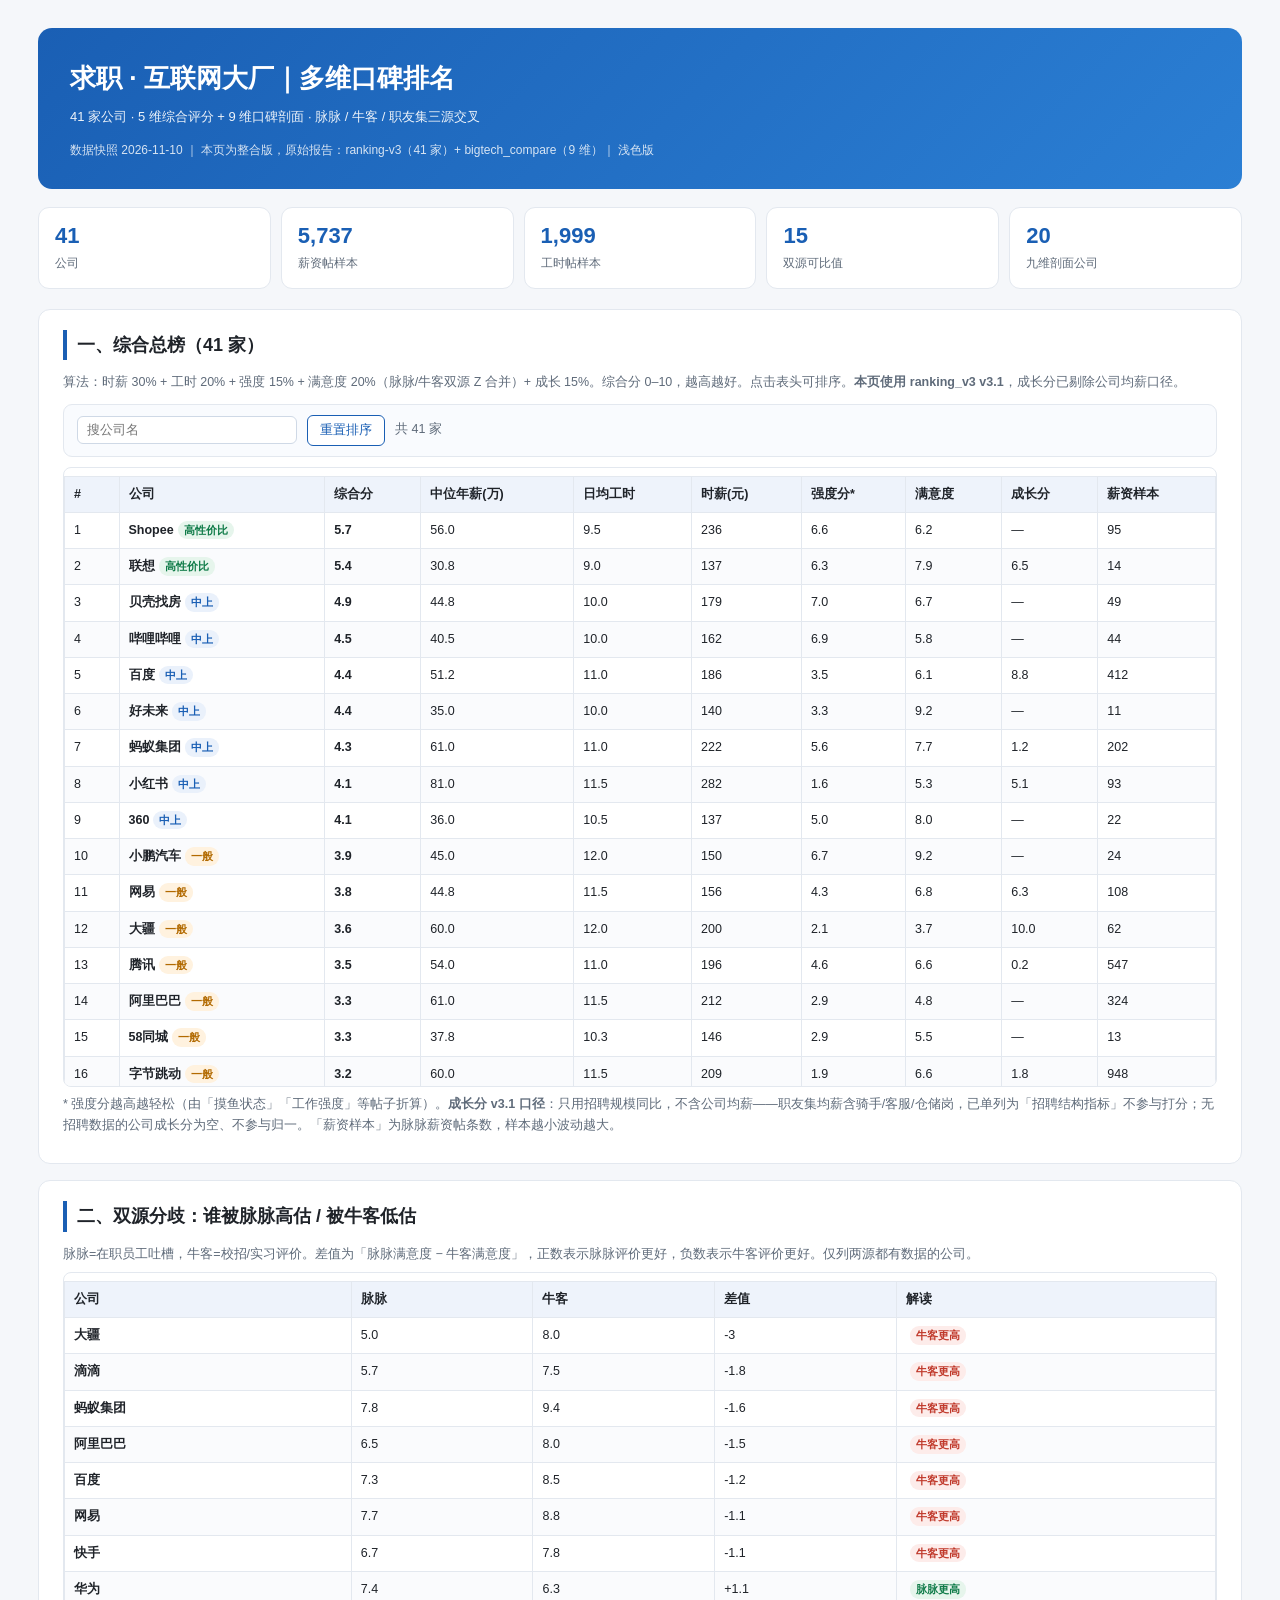
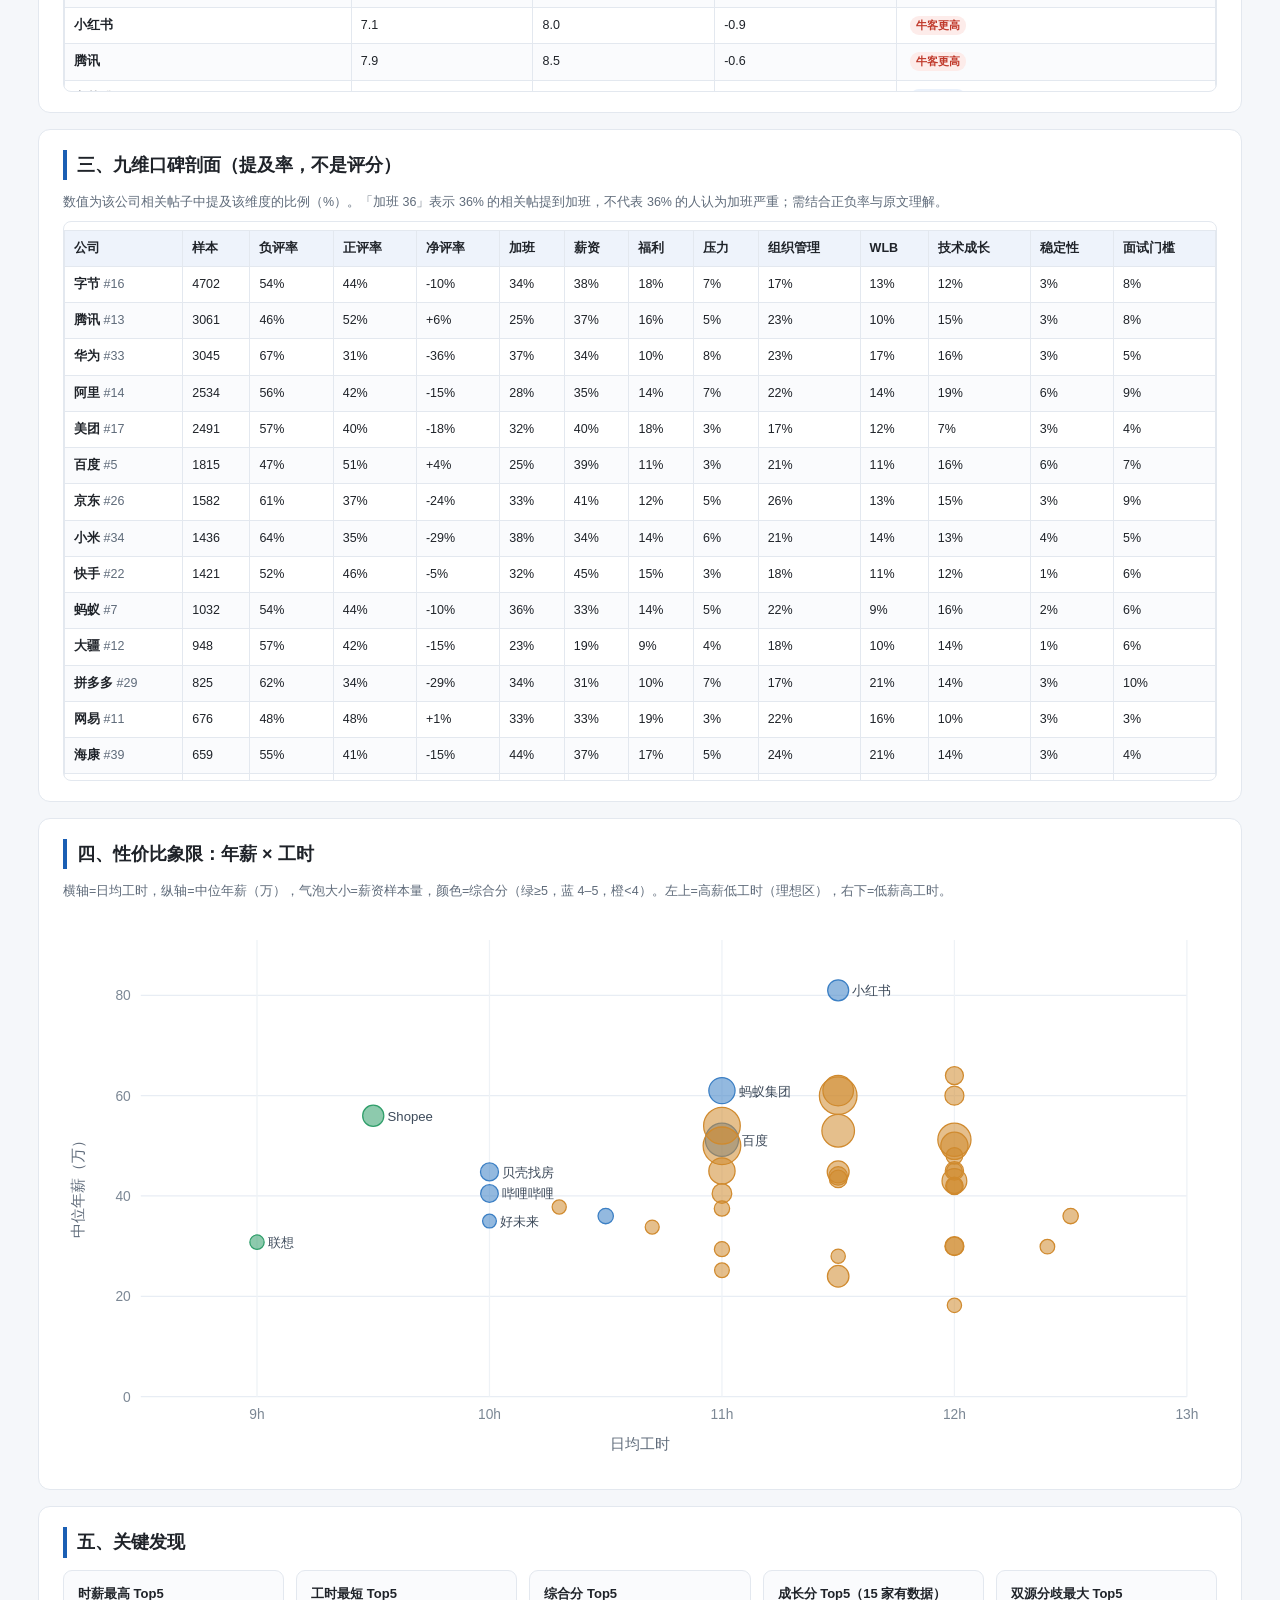
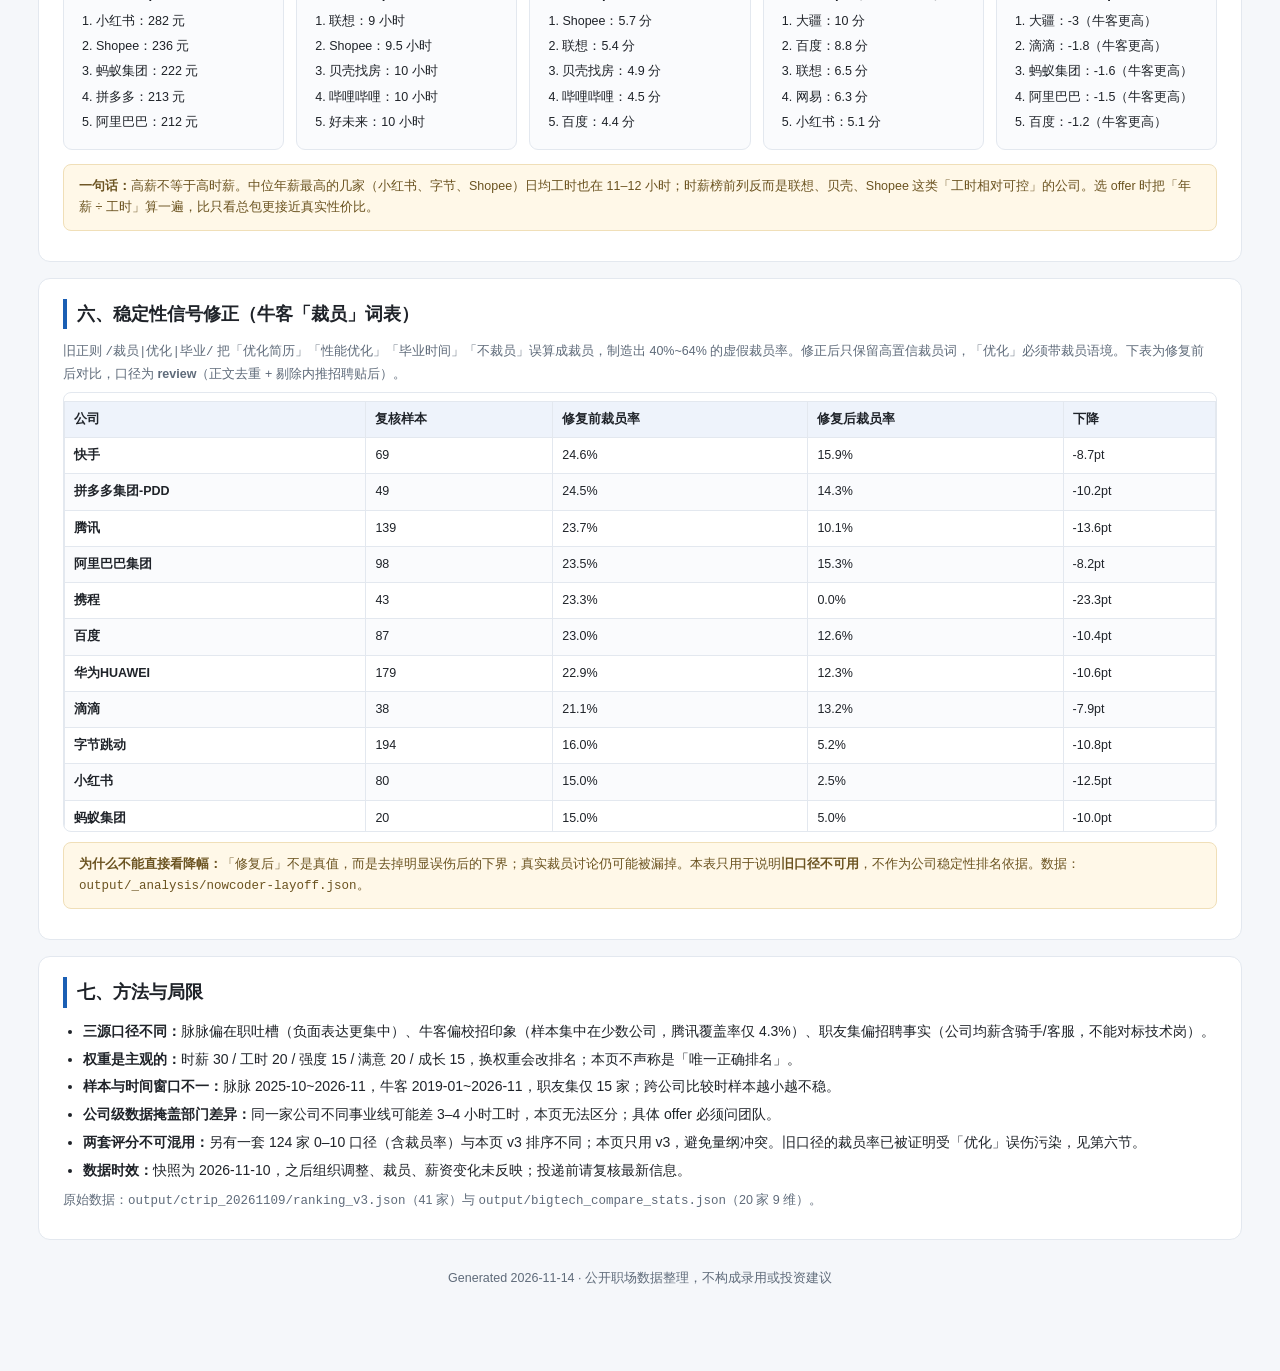
==== commit 390c2bc8: "data: 大厂页接入v3.1口径与裁员词表修正，README清理" ====
--- a/bigtech/index.html
+++ b/bigtech/index.html
@@ -57,7 +57,7 @@
 
 <section>
   <h2>一、综合总榜（41 家）</h2>
-  <p class="muted">算法：时薪 30% + 工时 20% + 强度 15% + 满意度 20%（脉脉/牛客双源 Z 合并）+ 成长 15%。综合分 0–10，越高越好。点击表头可排序。</p>
+  <p class="muted">算法：时薪 30% + 工时 20% + 强度 15% + 满意度 20%（脉脉/牛客双源 Z 合并）+ 成长 15%。综合分 0–10，越高越好。点击表头可排序。<strong>本页使用 ranking_v3 v3.1</strong>，成长分已剔除公司均薪口径。</p>
   <div class="filters">
     <input type="text" id="q" placeholder="搜公司名">
     <button class="ghost" id="reset">重置排序</button>
@@ -73,7 +73,7 @@
       <tbody id="rankBody"></tbody>
     </table>
   </div>
-  <p class="muted">* 强度分越高越轻松（由「摸鱼状态」「工作强度」等帖子折算）；成长分仅 15 家有职友集招聘数据，无数据不参与归一。样本为薪资帖条数，样本越小波动越大。</p>
+  <p class="muted">* 强度分越高越轻松（由「摸鱼状态」「工作强度」等帖子折算）。<strong>成长分 v3.1 口径</strong>：只用招聘规模同比，不含公司均薪——职友集均薪含骑手/客服/仓储岗，已单列为「招聘结构指标」不参与打分；无招聘数据的公司成长分为空、不参与归一。「薪资样本」为脉脉薪资帖条数，样本越小波动越大。</p>
 </section>
 
 <section>
@@ -114,24 +114,34 @@
 </section>
 
 <section>
-  <h2>六、方法与局限</h2>
+  <h2>六、稳定性信号修正（牛客「裁员」词表）</h2>
+  <p class="muted">旧正则 <code>/裁员|优化|毕业/</code> 把「优化简历」「性能优化」「毕业时间」「不裁员」误算成裁员，制造出 40%~64% 的虚假裁员率。修正后只保留高置信裁员词，「优化」必须带裁员语境。下表为修复前后对比，口径为 <strong>review</strong>（正文去重 + 剔除内推招聘贴后）。</p>
+  <div class="scroll" style="max-height:440px">
+    <table><thead><tr><th>公司</th><th>复核样本</th><th>修复前裁员率</th><th>修复后裁员率</th><th>下降</th></tr></thead>
+    <tbody><tr><td><strong>快手</strong></td><td>69</td><td>24.6%</td><td>15.9%</td><td>-8.7pt</td></tr><tr><td><strong>拼多多集团-PDD</strong></td><td>49</td><td>24.5%</td><td>14.3%</td><td>-10.2pt</td></tr><tr><td><strong>腾讯</strong></td><td>139</td><td>23.7%</td><td>10.1%</td><td>-13.6pt</td></tr><tr><td><strong>阿里巴巴集团</strong></td><td>98</td><td>23.5%</td><td>15.3%</td><td>-8.2pt</td></tr><tr><td><strong>携程</strong></td><td>43</td><td>23.3%</td><td>0.0%</td><td>-23.3pt</td></tr><tr><td><strong>百度</strong></td><td>87</td><td>23.0%</td><td>12.6%</td><td>-10.4pt</td></tr><tr><td><strong>华为HUAWEI</strong></td><td>179</td><td>22.9%</td><td>12.3%</td><td>-10.6pt</td></tr><tr><td><strong>滴滴</strong></td><td>38</td><td>21.1%</td><td>13.2%</td><td>-7.9pt</td></tr><tr><td><strong>字节跳动</strong></td><td>194</td><td>16.0%</td><td>5.2%</td><td>-10.8pt</td></tr><tr><td><strong>小红书</strong></td><td>80</td><td>15.0%</td><td>2.5%</td><td>-12.5pt</td></tr><tr><td><strong>蚂蚁集团</strong></td><td>20</td><td>15.0%</td><td>5.0%</td><td>-10.0pt</td></tr><tr><td><strong>京东</strong></td><td>66</td><td>12.1%</td><td>9.1%</td><td>-3.0pt</td></tr></tbody></table>
+  </div>
+  <div class="note"><strong>为什么不能直接看降幅：</strong>「修复后」不是真值，而是去掉明显误伤后的下界；真实裁员讨论仍可能被漏掉。本表只用于说明<strong>旧口径不可用</strong>，不作为公司稳定性排名依据。数据：<code>output/_analysis/nowcoder-layoff.json</code>。</div>
+</section>
+
+<section>
+  <h2>七、方法与局限</h2>
   <ul>
     <li><strong>三源口径不同：</strong>脉脉偏在职吐槽（负面表达更集中）、牛客偏校招印象（样本集中在少数公司，腾讯覆盖率仅 4.3%）、职友集偏招聘事实（公司均薪含骑手/客服，不能对标技术岗）。</li>
     <li><strong>权重是主观的：</strong>时薪 30 / 工时 20 / 强度 15 / 满意 20 / 成长 15，换权重会改排名；本页不声称是「唯一正确排名」。</li>
     <li><strong>样本与时间窗口不一：</strong>脉脉 2025-10~2026-11，牛客 2019-01~2026-11，职友集仅 15 家；跨公司比较时样本越小越不稳。</li>
     <li><strong>公司级数据掩盖部门差异：</strong>同一家公司不同事业线可能差 3–4 小时工时，本页无法区分；具体 offer 必须问团队。</li>
-    <li><strong>两套评分不可混用：</strong>另有一套 124 家 0–10 口径（含裁员率）与本页 v3 排序不同；本页只用 v3，避免量纲冲突。</li>
+    <li><strong>两套评分不可混用：</strong>另有一套 124 家 0–10 口径（含裁员率）与本页 v3 排序不同；本页只用 v3，避免量纲冲突。旧口径的裁员率已被证明受「优化」误伤污染，见第六节。</li>
     <li><strong>数据时效：</strong>快照为 2026-11-10，之后组织调整、裁员、薪资变化未反映；投递前请复核最新信息。</li>
   </ul>
   <p class="muted">原始数据：<code>output/ctrip_20261109/ranking_v3.json</code>（41 家）与 <code>output/bigtech_compare_stats.json</code>（20 家 9 维）。</p>
 </section>
 
-<div class="foot muted" style="text-align:center;padding:12px 0">Generated 2026-11-13 · 公开职场数据整理，不构成录用或投资建议</div>
+<div class="foot muted" style="text-align:center;padding:12px 0">Generated 2026-11-14 · 公开职场数据整理，不构成录用或投资建议</div>
 </div>
 
 <script>
-const RANK = [{"company":"Shopee","medianWan":56,"hours":9.5,"hourly":236,"intensityScore":6.5,"mmSatisfy":8,"ncSatisfy":null,"samples":{"salary":95,"worktime":37,"intensity":27,"satisfy":20},"ju":null,"satisfyScore":6.2,"satSources":1,"growthScore":null,"rank_medianWan":7,"rank_hourly":2,"rank_hours":2,"rank_intensityScore":5,"rank_satisfyScore":14,"composite":5.7,"dimsUsed":4,"rank":1},{"company":"联想","medianWan":30.8,"hours":9,"hourly":137,"intensityScore":6.3,"mmSatisfy":9.1,"ncSatisfy":null,"samples":{"salary":14,"worktime":15,"intensity":27,"satisfy":11},"ju":{"open":356,"yoy":"增长18%","salYoY":-1,"range":"20-50K(3%)"},"satisfyScore":7.9,"satSources":1,"growthScore":7.1,"rank_medianWan":33,"rank_hourly":30,"rank_hours":1,"rank_intensityScore":6,"rank_satisfyScore":6,"rank_growthScore":5,"composite":5.5,"dimsUsed":5,"rank":2},{"company":"贝壳找房","medianWan":44.8,"hours":10,"hourly":179,"intensityScore":7,"mmSatisfy":8.3,"ncSatisfy":null,"samples":{"salary":49,"worktime":21,"intensity":5,"satisfy":6},"ju":null,"satisfyScore":6.7,"satSources":1,"growthScore":null,"rank_medianWan":19,"rank_hourly":12,"rank_hours":4,"rank_intensityScore":1,"rank_satisfyScore":10,"composite":4.9,"dimsUsed":4,"rank":3},{"company":"百度","medianWan":51.2,"hours":11,"hourly":186,"intensityScore":3.5,"mmSatisfy":7.3,"ncSatisfy":8.5,"samples":{"salary":412,"worktime":91,"intensity":46,"satisfy":84},"ju":{"open":3838,"yoy":"增长45%","salYoY":4,"range":"20-50K(70%)"},"satisfyScore":6.1,"satSources":2,"growthScore":10,"rank_medianWan":10,"rank_hourly":9,"rank_hours":9,"rank_intensityScore":17,"rank_satisfyScore":15,"rank_growthScore":1,"composite":4.6,"dimsUsed":5,"rank":4},{"company":"小红书","medianWan":81,"hours":11.5,"hourly":282,"intensityScore":1.6,"mmSatisfy":7.1,"ncSatisfy":8,"samples":{"salary":93,"worktime":39,"intensity":35,"satisfy":64},"ju":{"open":812,"yoy":"增长1%","salYoY":21,"range":"20-50K(9%)"},"satisfyScore":5.3,"satSources":2,"growthScore":7.8,"rank_medianWan":1,"rank_hourly":1,"rank_hours":20,"rank_intensityScore":35,"rank_satisfyScore":20,"rank_growthScore":4,"composite":4.5,"dimsUsed":5,"rank":5},{"company":"哔哩哔哩","medianWan":40.5,"hours":10,"hourly":162,"intensityScore":6.9,"mmSatisfy":7.7,"ncSatisfy":null,"samples":{"salary":44,"worktime":25,"intensity":15,"satisfy":13},"ju":null,"satisfyScore":5.8,"satSources":1,"growthScore":null,"rank_medianWan":26,"rank_hourly":16,"rank_hours":3,"rank_intensityScore":2,"rank_satisfyScore":17,"composite":4.5,"dimsUsed":4,"rank":6},{"company":"好未来","medianWan":35,"hours":10,"hourly":140,"intensityScore":3.3,"mmSatisfy":10,"ncSatisfy":null,"samples":{"salary":11,"worktime":16,"intensity":3,"satisfy":4},"ju":null,"satisfyScore":9.2,"satSources":1,"growthScore":null,"rank_medianWan":31,"rank_hourly":28,"rank_hours":5,"rank_intensityScore":20,"rank_satisfyScore":3,"composite":4.4,"dimsUsed":4,"rank":7},{"company":"蚂蚁集团","medianWan":61,"hours":11,"hourly":222,"intensityScore":5.6,"mmSatisfy":7.8,"ncSatisfy":9.4,"samples":{"salary":202,"worktime":52,"intensity":31,"satisfy":41},"ju":{"open":73,"yoy":"下降46%","salYoY":-24,"range":"10-50K(2%)"},"satisfyScore":7.7,"satSources":2,"growthScore":0,"rank_medianWan":3,"rank_hourly":3,"rank_hours":12,"rank_intensityScore":7,"rank_satisfyScore":7,"rank_growthScore":11,"composite":4.1,"dimsUsed":5,"rank":8},{"company":"360","medianWan":36,"hours":10.5,"hourly":137,"intensityScore":5,"mmSatisfy":9.2,"ncSatisfy":null,"samples":{"salary":22,"worktime":17,"intensity":6,"satisfy":12},"ju":null,"satisfyScore":8,"satSources":1,"growthScore":null,"rank_medianWan":30,"rank_hourly":29,"rank_hours":7,"rank_intensityScore":9,"rank_satisfyScore":5,"composite":4.1,"dimsUsed":4,"rank":9},{"company":"网易","medianWan":44.8,"hours":11.5,"hourly":156,"intensityScore":4.3,"mmSatisfy":7.7,"ncSatisfy":8.8,"samples":{"salary":108,"worktime":51,"intensity":22,"satisfy":31},"ju":{"open":1596,"yoy":"增长15%","salYoY":15,"range":"20-50K(6%)"},"satisfyScore":6.8,"satSources":2,"growthScore":8.8,"rank_medianWan":18,"rank_hourly":18,"rank_hours":24,"rank_intensityScore":13,"rank_satisfyScore":9,"rank_growthScore":3,"composite":4.1,"dimsUsed":5,"rank":10},{"company":"小鹏汽车","medianWan":45,"hours":12,"hourly":150,"intensityScore":6.7,"mmSatisfy":10,"ncSatisfy":null,"samples":{"salary":24,"worktime":18,"intensity":6,"satisfy":5},"ju":null,"satisfyScore":9.2,"satSources":1,"growthScore":null,"rank_medianWan":17,"rank_hourly":22,"rank_hours":39,"rank_intensityScore":4,"rank_satisfyScore":4,"composite":3.9,"dimsUsed":4,"rank":11},{"company":"大疆","medianWan":60,"hours":12,"hourly":200,"intensityScore":2.1,"mmSatisfy":5,"ncSatisfy":8,"samples":{"salary":62,"worktime":37,"intensity":32,"satisfy":30},"ju":{"open":1184,"yoy":"增长263%","salYoY":23,"range":"30-50K(6%)"},"satisfyScore":3.7,"satSources":2,"growthScore":10,"rank_medianWan":6,"rank_hourly":7,"rank_hours":27,"rank_intensityScore":30,"rank_satisfyScore":32,"rank_growthScore":2,"composite":3.6,"dimsUsed":5,"rank":12},{"company":"腾讯","medianWan":54,"hours":11,"hourly":196,"intensityScore":4.6,"mmSatisfy":7.9,"ncSatisfy":8.5,"samples":{"salary":547,"worktime":112,"intensity":135,"satisfy":198},"ju":{"open":553,"yoy":"下降58%","salYoY":-11,"range":"15-50K(6%)"},"satisfyScore":6.6,"satSources":2,"growthScore":0,"rank_medianWan":8,"rank_hourly":8,"rank_hours":10,"rank_intensityScore":11,"rank_satisfyScore":12,"rank_growthScore":9,"composite":3.5,"dimsUsed":5,"rank":13},{"company":"携程","medianWan":40.5,"hours":11,"hourly":147,"intensityScore":5.5,"mmSatisfy":7.2,"ncSatisfy":7.1,"samples":{"salary":70,"worktime":37,"intensity":36,"satisfy":36},"ju":{"open":503,"yoy":"下降14%","salYoY":21,"range":"20-50K(56%)"},"satisfyScore":4.2,"satSources":2,"growthScore":5.9,"rank_medianWan":25,"rank_hourly":23,"rank_hours":14,"rank_intensityScore":8,"rank_satisfyScore":29,"rank_growthScore":6,"composite":3.5,"dimsUsed":5,"rank":14},{"company":"字节跳动","medianWan":60,"hours":11.5,"hourly":209,"intensityScore":1.9,"mmSatisfy":8,"ncSatisfy":8.5,"samples":{"salary":948,"worktime":203,"intensity":101,"satisfy":127},"ju":{"open":3626,"yoy":"下降39%","salYoY":18,"range":"30-50K(1%)"},"satisfyScore":6.6,"satSources":2,"growthScore":2.4,"rank_medianWan":5,"rank_hourly":6,"rank_hours":18,"rank_intensityScore":32,"rank_satisfyScore":11,"rank_growthScore":8,"composite":3.3,"dimsUsed":5,"rank":15},{"company":"阿里巴巴","medianWan":61,"hours":11.5,"hourly":212,"intensityScore":2.9,"mmSatisfy":6.5,"ncSatisfy":8,"samples":{"salary":324,"worktime":70,"intensity":40,"satisfy":54},"ju":null,"satisfyScore":4.8,"satSources":2,"growthScore":null,"rank_medianWan":4,"rank_hourly":5,"rank_hours":21,"rank_intensityScore":23,"rank_satisfyScore":24,"composite":3.3,"dimsUsed":4,"rank":16},{"company":"58同城","medianWan":37.8,"hours":10.3,"hourly":146,"intensityScore":2.9,"mmSatisfy":7.5,"ncSatisfy":null,"samples":{"salary":13,"worktime":20,"intensity":7,"satisfy":4},"ju":null,"satisfyScore":5.5,"satSources":1,"growthScore":null,"rank_medianWan":27,"rank_hourly":24,"rank_hours":6,"rank_intensityScore":25,"rank_satisfyScore":19,"composite":3.3,"dimsUsed":4,"rank":17},{"company":"哈啰出行","medianWan":37.5,"hours":11,"hourly":136,"intensityScore":0,"mmSatisfy":10,"ncSatisfy":null,"samples":{"salary":22,"worktime":15,"intensity":2,"satisfy":1},"ju":null,"satisfyScore":9.2,"satSources":1,"growthScore":null,"rank_medianWan":28,"rank_hourly":31,"rank_hours":16,"rank_intensityScore":41,"rank_satisfyScore":2,"composite":3.2,"dimsUsed":4,"rank":18},{"company":"vivo","medianWan":44,"hours":11.5,"hourly":153,"intensityScore":2.9,"mmSatisfy":8.1,"ncSatisfy":null,"samples":{"salary":55,"worktime":18,"intensity":14,"satisfy":18},"ju":null,"satisfyScore":6.4,"satSources":1,"growthScore":null,"rank_medianWan":20,"rank_hourly":19,"rank_hours":19,"rank_intensityScore":22,"rank_satisfyScore":13,"composite":2.9,"dimsUsed":4,"rank":19},{"company":"快手","medianWan":53,"hours":11.5,"hourly":184,"intensityScore":2.9,"mmSatisfy":6.7,"ncSatisfy":7.8,"samples":{"salary":392,"worktime":70,"intensity":42,"satisfy":64},"ju":{"open":476,"yoy":"下降31%","salYoY":14,"range":"30-50K(3%)"},"satisfyScore":4.7,"satSources":2,"growthScore":2.9,"rank_medianWan":9,"rank_hourly":10,"rank_hours":22,"rank_intensityScore":24,"rank_satisfyScore":25,"rank_growthScore":7,"composite":2.9,"dimsUsed":5,"rank":20},{"company":"荣耀","medianWan":43.4,"hours":11.5,"hourly":151,"intensityScore":5,"mmSatisfy":7.1,"ncSatisfy":null,"samples":{"salary":44,"worktime":21,"intensity":10,"satisfy":14},"ju":null,"satisfyScore":4.9,"satSources":1,"growthScore":null,"rank_medianWan":21,"rank_hourly":20,"rank_hours":26,"rank_intensityScore":10,"rank_satisfyScore":23,"composite":2.9,"dimsUsed":4,"rank":21},{"company":"理想汽车","medianWan":42,"hours":12,"hourly":140,"intensityScore":6.7,"mmSatisfy":6.9,"ncSatisfy":null,"samples":{"salary":43,"worktime":32,"intensity":9,"satisfy":16},"ju":null,"satisfyScore":4.6,"satSources":1,"growthScore":null,"rank_medianWan":24,"rank_hourly":27,"rank_hours":35,"rank_intensityScore":3,"rank_satisfyScore":26,"composite":2.7,"dimsUsed":4,"rank":22},{"company":"美团","medianWan":50,"hours":11,"hourly":182,"intensityScore":4.2,"mmSatisfy":6.7,"ncSatisfy":6.8,"samples":{"salary":641,"worktime":127,"intensity":53,"satisfy":63},"ju":{"open":14976,"yoy":"下降17%","salYoY":-45,"range":"6-10K(6%)"},"satisfyScore":3.4,"satSources":2,"growthScore":0,"rank_medianWan":12,"rank_hourly":11,"rank_hours":11,"rank_intensityScore":14,"rank_satisfyScore":34,"rank_growthScore":10,"composite":2.6,"dimsUsed":5,"rank":23},{"company":"金蝶","medianWan":28,"hours":11.5,"hourly":97,"intensityScore":0,"mmSatisfy":10,"ncSatisfy":null,"samples":{"salary":14,"worktime":16,"intensity":5,"satisfy":1},"ju":null,"satisfyScore":9.2,"satSources":1,"growthScore":null,"rank_medianWan":38,"rank_hourly":37,"rank_hours":23,"rank_intensityScore":40,"rank_satisfyScore":1,"composite":2.5,"dimsUsed":4,"rank":24},{"company":"滴滴","medianWan":45,"hours":11,"hourly":164,"intensityScore":2.6,"mmSatisfy":5.7,"ncSatisfy":7.5,"samples":{"salary":203,"worktime":78,"intensity":46,"satisfy":50},"ju":{"open":2046,"yoy":"下降39%","salYoY":-44,"range":"8-15K(1%)"},"satisfyScore":3.6,"satSources":2,"growthScore":0,"rank_medianWan":15,"rank_hourly":15,"rank_hours":13,"rank_intensityScore":28,"rank_satisfyScore":33,"rank_growthScore":13,"composite":2.3,"dimsUsed":5,"rank":25},{"company":"得物","medianWan":48,"hours":12,"hourly":160,"intensityScore":1.8,"mmSatisfy":7.3,"ncSatisfy":null,"samples":{"salary":34,"worktime":20,"intensity":24,"satisfy":33},"ju":null,"satisfyScore":5.2,"satSources":1,"growthScore":null,"rank_medianWan":14,"rank_hourly":17,"rank_hours":32,"rank_intensityScore":33,"rank_satisfyScore":21,"composite":2.2,"dimsUsed":4,"rank":26},{"company":"OPPO","medianWan":45,"hours":12,"hourly":150,"intensityScore":2.9,"mmSatisfy":6.7,"ncSatisfy":null,"samples":{"salary":53,"worktime":27,"intensity":24,"satisfy":37},"ju":null,"satisfyScore":4.3,"satSources":1,"growthScore":null,"rank_medianWan":16,"rank_hourly":21,"rank_hours":36,"rank_intensityScore":26,"rank_satisfyScore":28,"composite":2.1,"dimsUsed":4,"rank":27},{"company":"中兴通讯","medianWan":30,"hours":12,"hourly":100,"intensityScore":4.2,"mmSatisfy":7.7,"ncSatisfy":null,"samples":{"salary":51,"worktime":37,"intensity":18,"satisfy":28},"ju":null,"satisfyScore":5.8,"satSources":1,"growthScore":null,"rank_medianWan":35,"rank_hourly":36,"rank_hours":38,"rank_intensityScore":15,"rank_satisfyScore":18,"composite":2.1,"dimsUsed":4,"rank":28},{"company":"SHEIN","medianWan":42,"hours":12,"hourly":140,"intensityScore":3.3,"mmSatisfy":6.5,"ncSatisfy":null,"samples":{"salary":27,"worktime":38,"intensity":9,"satisfy":17},"ju":null,"satisfyScore":4,"satSources":1,"growthScore":null,"rank_medianWan":23,"rank_hourly":26,"rank_hours":34,"rank_intensityScore":18,"rank_satisfyScore":31,"composite":2,"dimsUsed":4,"rank":29},{"company":"深信服科技","medianWan":29.9,"hours":12.4,"hourly":96,"intensityScore":1.7,"mmSatisfy":8.8,"ncSatisfy":null,"samples":{"salary":16,"worktime":27,"intensity":6,"satisfy":4},"ju":null,"satisfyScore":7.4,"satSources":1,"growthScore":null,"rank_medianWan":36,"rank_hourly":38,"rank_hours":40,"rank_intensityScore":34,"rank_satisfyScore":8,"composite":2,"dimsUsed":4,"rank":30},{"company":"小米汽车","medianWan":36,"hours":12.5,"hourly":115,"intensityScore":2.2,"mmSatisfy":7.7,"ncSatisfy":null,"samples":{"salary":22,"worktime":15,"intensity":9,"satisfy":13},"ju":null,"satisfyScore":5.8,"satSources":1,"growthScore":null,"rank_medianWan":29,"rank_hourly":33,"rank_hours":41,"rank_intensityScore":29,"rank_satisfyScore":16,"composite":1.9,"dimsUsed":4,"rank":31},{"company":"比亚迪","medianWan":24,"hours":11.5,"hourly":83,"intensityScore":3.1,"mmSatisfy":6.7,"ncSatisfy":null,"samples":{"salary":102,"worktime":102,"intensity":85,"satisfy":121},"ju":null,"satisfyScore":4.3,"satSources":1,"growthScore":null,"rank_medianWan":40,"rank_hourly":40,"rank_hours":25,"rank_intensityScore":21,"rank_satisfyScore":27,"composite":1.9,"dimsUsed":4,"rank":32},{"company":"华为","medianWan":51.2,"hours":12,"hourly":171,"intensityScore":2,"mmSatisfy":7.4,"ncSatisfy":6.3,"samples":{"salary":412,"worktime":153,"intensity":118,"satisfy":126},"ju":{"open":3794,"yoy":"下降43%","salYoY":-12,"range":"20-50K(1%)"},"satisfyScore":3.2,"satSources":2,"growthScore":0,"rank_medianWan":11,"rank_hourly":13,"rank_hours":28,"rank_intensityScore":31,"rank_satisfyScore":35,"rank_growthScore":12,"composite":1.7,"dimsUsed":5,"rank":33},{"company":"京东","medianWan":50,"hours":12,"hourly":167,"intensityScore":2.8,"mmSatisfy":6.3,"ncSatisfy":6.6,"samples":{"salary":227,"worktime":88,"intensity":44,"satisfy":66},"ju":{"open":15334,"yoy":"下降16%","salYoY":-35,"range":"8-15K(7%)"},"satisfyScore":2.8,"satSources":2,"growthScore":0,"rank_medianWan":13,"rank_hourly":14,"rank_hours":29,"rank_intensityScore":27,"rank_satisfyScore":36,"rank_growthScore":14,"composite":1.7,"dimsUsed":5,"rank":34},{"company":"小米","medianWan":43,"hours":12,"hourly":143,"intensityScore":1.4,"mmSatisfy":6.5,"ncSatisfy":null,"samples":{"salary":167,"worktime":97,"intensity":53,"satisfy":56},"ju":null,"satisfyScore":4,"satSources":1,"growthScore":null,"rank_medianWan":22,"rank_hourly":25,"rank_hours":31,"rank_intensityScore":37,"rank_satisfyScore":30,"composite":1.7,"dimsUsed":4,"rank":35},{"company":"作业帮","medianWan":33.8,"hours":10.7,"hourly":127,"intensityScore":3.3,"mmSatisfy":4,"ncSatisfy":null,"samples":{"salary":12,"worktime":17,"intensity":3,"satisfy":5},"ju":null,"satisfyScore":0.2,"satSources":1,"growthScore":null,"rank_medianWan":32,"rank_hourly":32,"rank_hours":8,"rank_intensityScore":19,"rank_satisfyScore":39,"composite":1.7,"dimsUsed":4,"rank":36},{"company":"拼多多","medianWan":64,"hours":12,"hourly":213,"intensityScore":0.4,"mmSatisfy":6.5,"ncSatisfy":6.2,"samples":{"salary":49,"worktime":50,"intensity":51,"satisfy":57},"ju":{"open":2195,"yoy":"下降23%","salYoY":-31,"range":"6-50K(7%)"},"satisfyScore":2.4,"satSources":2,"growthScore":0,"rank_medianWan":2,"rank_hourly":4,"rank_hours":37,"rank_intensityScore":39,"rank_satisfyScore":37,"rank_growthScore":15,"composite":1.7,"dimsUsed":5,"rank":37},{"company":"恒生电子","medianWan":25.2,"hours":11,"hourly":92,"intensityScore":4.4,"mmSatisfy":4.2,"ncSatisfy":null,"samples":{"salary":17,"worktime":15,"intensity":6,"satisfy":8},"ju":null,"satisfyScore":0.5,"satSources":1,"growthScore":null,"rank_medianWan":39,"rank_hourly":39,"rank_hours":17,"rank_intensityScore":12,"rank_satisfyScore":38,"composite":1.5,"dimsUsed":4,"rank":38},{"company":"海康威视","medianWan":30,"hours":12,"hourly":100,"intensityScore":1.3,"mmSatisfy":7.2,"ncSatisfy":null,"samples":{"salary":62,"worktime":31,"intensity":36,"satisfy":36},"ju":null,"satisfyScore":5,"satSources":1,"growthScore":null,"rank_medianWan":34,"rank_hourly":35,"rank_hours":30,"rank_intensityScore":38,"rank_satisfyScore":22,"composite":1.4,"dimsUsed":4,"rank":39},{"company":"科大讯飞","medianWan":29.4,"hours":11,"hourly":107,"intensityScore":1.5,"mmSatisfy":3.2,"ncSatisfy":null,"samples":{"salary":20,"worktime":26,"intensity":9,"satisfy":17},"ju":null,"satisfyScore":0,"satSources":1,"growthScore":null,"rank_medianWan":37,"rank_hourly":34,"rank_hours":15,"rank_intensityScore":36,"rank_satisfyScore":41,"composite":0.9,"dimsUsed":4,"rank":40},{"company":"奇瑞汽车","medianWan":18.2,"hours":12,"hourly":61,"intensityScore":4,"mmSatisfy":2.5,"ncSatisfy":null,"samples":{"salary":14,"worktime":18,"intensity":5,"satisfy":8},"ju":null,"satisfyScore":0,"satSources":1,"growthScore":null,"rank_medianWan":41,"rank_hourly":41,"rank_hours":33,"rank_intensityScore":16,"rank_satisfyScore":40,"composite":0.7,"dimsUsed":4,"rank":41}];
-const DIM = [{"company":"字节","n":3575,"negRate":52,"posRate":45,"netRate":-7,"clPos":3577,"clNeg":4154,"clMix":195,"加班":36,"薪资":38,"福利":18,"压力":6,"组织管理":18,"WLB":14,"技术成长":11,"稳定性":4,"面试门槛":7,"dims":{"加班":1293,"薪资":1372,"福利":635,"压力":223,"组织管理":639,"WLB":498,"技术成长":405,"稳定性":141,"面试门槛":240},"medSalary":64.5,"salN":636,"medHours":11.5,"wtN":200},{"company":"华为","n":2492,"negRate":67,"posRate":31,"netRate":-37,"clPos":1539,"clNeg":3310,"clMix":86,"加班":39,"薪资":32,"福利":9,"压力":8,"组织管理":24,"WLB":17,"技术成长":15,"稳定性":5,"面试门槛":5,"dims":{"加班":976,"薪资":800,"福利":233,"压力":203,"组织管理":604,"WLB":413,"技术成长":385,"稳定性":121,"面试门槛":130},"medSalary":52.5,"salN":346,"medHours":12,"wtN":165},{"company":"腾讯","n":2446,"negRate":44,"posRate":53,"netRate":9,"clPos":2783,"clNeg":2325,"clMix":158,"加班":27,"薪资":37,"福利":17,"压力":5,"组织管理":23,"WLB":11,"技术成长":14,"稳定性":4,"面试门槛":7,"dims":{"加班":653,"薪资":917,"福利":411,"压力":114,"组织管理":573,"WLB":258,"技术成长":354,"稳定性":108,"面试门槛":168},"medSalary":57.5,"salN":357,"medHours":11,"wtN":118},{"company":"美团","n":2020,"negRate":57,"posRate":40,"netRate":-18,"clPos":1449,"clNeg":2064,"clMix":116,"加班":34,"薪资":38,"福利":19,"压力":3,"组织管理":17,"WLB":13,"技术成长":7,"稳定性":4,"面试门槛":4,"dims":{"加班":695,"薪资":769,"福利":392,"压力":65,"组织管理":351,"WLB":262,"技术成长":133,"稳定性":80,"面试门槛":82},"medSalary":53.9,"salN":450,"medHours":11,"wtN":127},{"company":"阿里","n":1990,"negRate":53,"posRate":44,"netRate":-10,"clPos":2012,"clNeg":2450,"clMix":119,"加班":30,"薪资":34,"福利":15,"压力":6,"组织管理":22,"WLB":13,"技术成长":18,"稳定性":6,"面试门槛":9,"dims":{"加班":593,"薪资":676,"福利":295,"压力":129,"组织管理":442,"WLB":259,"技术成长":368,"稳定性":123,"面试门槛":172},"medSalary":64,"salN":228,"medHours":11,"wtN":65},{"company":"百度","n":1427,"negRate":44,"posRate":53,"netRate":10,"clPos":1569,"clNeg":1287,"clMix":80,"加班":27,"薪资":38,"福利":11,"压力":3,"组织管理":22,"WLB":12,"技术成长":15,"稳定性":6,"面试门槛":6,"dims":{"加班":384,"薪资":548,"福利":160,"压力":48,"组织管理":318,"WLB":169,"技术成长":216,"稳定性":84,"面试门槛":88},"medSalary":52.8,"salN":283,"medHours":11,"wtN":93},{"company":"京东","n":1264,"negRate":58,"posRate":40,"netRate":-19,"clPos":1210,"clNeg":1785,"clMix":64,"加班":36,"薪资":39,"福利":13,"压力":5,"组织管理":27,"WLB":14,"技术成长":15,"稳定性":4,"面试门槛":9,"dims":{"加班":459,"薪资":495,"福利":161,"压力":57,"组织管理":343,"WLB":174,"技术成长":191,"稳定性":50,"面试门槛":108},"medSalary":48,"salN":201,"medHours":12,"wtN":117},{"company":"小米","n":1166,"negRate":63,"posRate":35,"netRate":-29,"clPos":914,"clNeg":1645,"clMix":40,"加班":41,"薪资":32,"福利":14,"压力":6,"组织管理":22,"WLB":16,"技术成长":13,"稳定性":5,"面试门槛":5,"dims":{"加班":476,"薪资":375,"福利":167,"压力":65,"组织管理":260,"WLB":187,"技术成长":153,"稳定性":54,"面试门槛":53},"medSalary":45,"salN":131,"medHours":12,"wtN":118},{"company":"快手","n":1143,"negRate":52,"posRate":46,"netRate":-6,"clPos":985,"clNeg":1105,"clMix":40,"加班":34,"薪资":45,"福利":15,"压力":3,"组织管理":19,"WLB":13,"技术成长":12,"稳定性":3,"面试门槛":6,"dims":{"加班":389,"薪资":519,"福利":166,"压力":31,"组织管理":217,"WLB":146,"技术成长":132,"稳定性":30,"面试门槛":71},"medSalary":60.8,"salN":270,"medHours":11.5,"wtN":70},{"company":"大疆","n":878,"negRate":56,"posRate":43,"netRate":-14,"clPos":502,"clNeg":660,"clMix":7,"加班":21,"薪资":18,"福利":8,"压力":4,"组织管理":18,"WLB":9,"技术成长":13,"稳定性":3,"面试门槛":6,"dims":{"加班":183,"薪资":160,"福利":66,"压力":38,"组织管理":157,"WLB":82,"技术成长":118,"稳定性":24,"面试门槛":49},"medSalary":64,"salN":45,"medHours":12,"wtN":35},{"company":"蚂蚁","n":828,"negRate":53,"posRate":45,"netRate":-9,"clPos":750,"clNeg":892,"clMix":26,"加班":38,"薪资":34,"福利":14,"压力":5,"组织管理":21,"WLB":10,"技术成长":15,"稳定性":3,"面试门槛":6,"dims":{"加班":311,"薪资":282,"福利":115,"压力":44,"组织管理":172,"WLB":80,"技术成长":124,"稳定性":21,"面试门槛":47},"medSalary":62,"salN":147,"medHours":11,"wtN":52},{"company":"拼多多","n":634,"negRate":61,"posRate":36,"netRate":-26,"clPos":604,"clNeg":1030,"clMix":51,"加班":37,"薪资":29,"福利":10,"压力":6,"组织管理":18,"WLB":22,"技术成长":14,"稳定性":4,"面试门槛":9,"dims":{"加班":232,"薪资":185,"福利":66,"压力":41,"组织管理":116,"WLB":138,"技术成长":91,"稳定性":25,"面试门槛":60},"medSalary":63.5,"salN":30,"medHours":12,"wtN":45},{"company":"网易","n":582,"negRate":46,"posRate":49,"netRate":4,"clPos":613,"clNeg":568,"clMix":59,"加班":34,"薪资":31,"福利":19,"压力":4,"组织管理":24,"WLB":17,"技术成长":11,"稳定性":4,"面试门槛":2,"dims":{"加班":198,"薪资":182,"福利":112,"压力":21,"组织管理":139,"WLB":101,"技术成长":64,"稳定性":22,"面试门槛":14},"medSalary":45.7,"salN":86,"medHours":11.5,"wtN":57},{"company":"海康","n":536,"negRate":55,"posRate":41,"netRate":-14,"clPos":492,"clNeg":651,"clMix":43,"加班":46,"薪资":35,"福利":16,"压力":4,"组织管理":25,"WLB":21,"技术成长":14,"稳定性":4,"面试门槛":3,"dims":{"加班":245,"薪资":188,"福利":86,"压力":24,"组织管理":136,"WLB":113,"技术成长":73,"稳定性":19,"面试门槛":16},"medSalary":27.2,"salN":55,"medHours":12,"wtN":38},{"company":"理想","n":398,"negRate":42,"posRate":55,"netRate":13,"clPos":521,"clNeg":399,"clMix":34,"加班":30,"薪资":28,"福利":16,"压力":3,"组织管理":26,"WLB":21,"技术成长":17,"稳定性":4,"面试门槛":8,"dims":{"加班":119,"薪资":110,"福利":64,"压力":11,"组织管理":104,"WLB":85,"技术成长":66,"稳定性":17,"面试门槛":32},"medSalary":49,"salN":31,"medHours":12,"wtN":33},{"company":"OPPO","n":345,"negRate":45,"posRate":54,"netRate":9,"clPos":461,"clNeg":386,"clMix":12,"加班":50,"薪资":21,"福利":21,"压力":9,"组织管理":18,"WLB":12,"技术成长":5,"稳定性":2,"面试门槛":3,"dims":{"加班":171,"薪资":73,"福利":74,"压力":32,"组织管理":62,"WLB":43,"技术成长":17,"稳定性":8,"面试门槛":9},"medSalary":51.8,"salN":40,"medHours":12,"wtN":28},{"company":"vivo","n":286,"negRate":40,"posRate":59,"netRate":19,"clPos":371,"clNeg":250,"clMix":5,"加班":36,"薪资":28,"福利":15,"压力":5,"组织管理":16,"WLB":12,"技术成长":5,"稳定性":2,"面试门槛":2,"dims":{"加班":104,"薪资":80,"福利":42,"压力":14,"组织管理":47,"WLB":35,"技术成长":15,"稳定性":7,"面试门槛":6},"medSalary":48.6,"salN":40,"medHours":11.5,"wtN":19},{"company":"小鹏","n":252,"negRate":50,"posRate":48,"netRate":-2,"clPos":321,"clNeg":335,"clMix":9,"加班":51,"薪资":24,"福利":22,"压力":4,"组织管理":30,"WLB":16,"技术成长":21,"稳定性":3,"面试门槛":4,"dims":{"加班":128,"薪资":60,"福利":56,"压力":11,"组织管理":76,"WLB":41,"技术成长":53,"稳定性":8,"面试门槛":9},"medSalary":46.8,"salN":14,"medHours":12,"wtN":22},{"company":"影石","n":164,"negRate":65,"posRate":33,"netRate":-32,"clPos":107,"clNeg":208,"clMix":5,"加班":25,"薪资":15,"福利":9,"压力":2,"组织管理":16,"WLB":7,"技术成长":13,"稳定性":2,"面试门槛":2,"dims":{"加班":41,"薪资":24,"福利":15,"压力":4,"组织管理":27,"WLB":11,"技术成长":21,"稳定性":4,"面试门槛":4},"medSalary":35,"salN":7,"medHours":null,"wtN":6},{"company":"追觅","n":134,"negRate":40,"posRate":60,"netRate":21,"clPos":196,"clNeg":128,"clMix":0,"加班":25,"薪资":9,"福利":24,"压力":1,"组织管理":28,"WLB":10,"技术成长":13,"稳定性":17,"面试门槛":3,"dims":{"加班":33,"薪资":12,"福利":32,"压力":2,"组织管理":38,"WLB":14,"技术成长":18,"稳定性":23,"面试门槛":4},"medSalary":22.5,"salN":5,"medHours":null,"wtN":6}];
+const RANK = [{"company":"Shopee","medianWan":56,"hours":9.5,"hourly":236,"intensityScore":6.6,"mmSatisfy":8,"ncSatisfy":null,"samples":{"salary":95,"worktime":37,"intensity":28,"satisfy":20},"recruitment":null,"satisfyScore":6.2,"satSources":1,"growthScore":null,"growthSignals":[],"rank_medianWan":7,"rank_hourly":2,"rank_hours":2,"rank_intensityScore":5,"rank_satisfyScore":14,"composite":5.7,"dimsUsed":4,"rank":1},{"company":"联想","medianWan":30.8,"hours":9,"hourly":137,"intensityScore":6.3,"mmSatisfy":9.1,"ncSatisfy":null,"samples":{"salary":14,"worktime":15,"intensity":27,"satisfy":11},"recruitment":{"salarySignalType":"company_avg","postingsScope":"all_openings_incl_non_tech","companyAvgSalaryK":27.4,"salaryBand":"3K-50K","mainRange":{"pct":3,"range":"20-50K"},"salaryChange5yPct":-1,"salaryChange5ySpan":"2021-2025","salaryYoYRealPct":8,"salaryHistory":[{"year":2021,"avgK":27.8},{"year":2022,"avgK":31.3},{"year":2023,"avgK":31.8},{"year":2024,"avgK":28.7},{"year":2025,"avgK":27.4}],"hiringYoYPct":18,"hiringYoY":"增长18%","openings":356,"scale":"1000-4999人","comparableAcrossCompanies":false,"note":"公司均薪=全部在招岗位均值，含骑手/客服/仓储/门店岗，低于技术岗真实水平；仅可做同公司时间序列，不可跨公司比技术岗","jobLevel":null},"satisfyScore":7.9,"satSources":1,"growthScore":6.5,"growthSignals":["hiringYoY"],"rank_medianWan":33,"rank_hourly":30,"rank_hours":1,"rank_intensityScore":6,"rank_satisfyScore":6,"rank_growthScore":3,"composite":5.4,"dimsUsed":5,"rank":2},{"company":"贝壳找房","medianWan":44.8,"hours":10,"hourly":179,"intensityScore":7,"mmSatisfy":8.3,"ncSatisfy":null,"samples":{"salary":49,"worktime":21,"intensity":5,"satisfy":6},"recruitment":null,"satisfyScore":6.7,"satSources":1,"growthScore":null,"growthSignals":[],"rank_medianWan":19,"rank_hourly":12,"rank_hours":4,"rank_intensityScore":1,"rank_satisfyScore":10,"composite":4.9,"dimsUsed":4,"rank":3},{"company":"哔哩哔哩","medianWan":40.5,"hours":10,"hourly":162,"intensityScore":6.9,"mmSatisfy":7.7,"ncSatisfy":null,"samples":{"salary":44,"worktime":25,"intensity":15,"satisfy":13},"recruitment":null,"satisfyScore":5.8,"satSources":1,"growthScore":null,"growthSignals":[],"rank_medianWan":26,"rank_hourly":16,"rank_hours":3,"rank_intensityScore":2,"rank_satisfyScore":17,"composite":4.5,"dimsUsed":4,"rank":4},{"company":"百度","medianWan":51.2,"hours":11,"hourly":186,"intensityScore":3.5,"mmSatisfy":7.3,"ncSatisfy":8.5,"samples":{"salary":412,"worktime":91,"intensity":46,"satisfy":85},"recruitment":{"salarySignalType":"company_avg","postingsScope":"all_openings_incl_non_tech","companyAvgSalaryK":34.1,"salaryBand":"2K-50K","mainRange":{"pct":70,"range":"20-50K"},"salaryChange5yPct":4,"salaryChange5ySpan":"2021-2025","salaryYoYRealPct":-9,"salaryHistory":[{"year":2021,"avgK":32.8},{"year":2022,"avgK":33.5},{"year":2023,"avgK":33.5},{"year":2024,"avgK":32.8},{"year":2025,"avgK":34.1}],"hiringYoYPct":45,"hiringYoY":"增长45%","openings":3838,"scale":"10000人以上","comparableAcrossCompanies":false,"note":"公司均薪=全部在招岗位均值，含骑手/客服/仓储/门店岗，低于技术岗真实水平；仅可做同公司时间序列，不可跨公司比技术岗","jobLevel":null},"satisfyScore":6.1,"satSources":2,"growthScore":8.8,"growthSignals":["hiringYoY"],"rank_medianWan":10,"rank_hourly":9,"rank_hours":9,"rank_intensityScore":17,"rank_satisfyScore":15,"rank_growthScore":2,"composite":4.4,"dimsUsed":5,"rank":5},{"company":"好未来","medianWan":35,"hours":10,"hourly":140,"intensityScore":3.3,"mmSatisfy":10,"ncSatisfy":null,"samples":{"salary":11,"worktime":16,"intensity":3,"satisfy":4},"recruitment":null,"satisfyScore":9.2,"satSources":1,"growthScore":null,"growthSignals":[],"rank_medianWan":31,"rank_hourly":28,"rank_hours":5,"rank_intensityScore":20,"rank_satisfyScore":3,"composite":4.4,"dimsUsed":4,"rank":6},{"company":"蚂蚁集团","medianWan":61,"hours":11,"hourly":222,"intensityScore":5.6,"mmSatisfy":7.8,"ncSatisfy":9.4,"samples":{"salary":202,"worktime":52,"intensity":31,"satisfy":41},"recruitment":{"salarySignalType":"company_avg","postingsScope":"all_openings_incl_non_tech","companyAvgSalaryK":26.1,"salaryBand":"6K-50K","mainRange":{"pct":2,"range":"10-50K"},"salaryChange5yPct":-24,"salaryChange5ySpan":"2021-2025","salaryYoYRealPct":5,"salaryHistory":[{"year":2021,"avgK":34.5},{"year":2022,"avgK":38.4},{"year":2023,"avgK":36.5},{"year":2024,"avgK":33.1},{"year":2025,"avgK":26.1}],"hiringYoYPct":-46,"hiringYoY":"下降46%","openings":73,"scale":"10000人以上","comparableAcrossCompanies":false,"note":"公司均薪=全部在招岗位均值，含骑手/客服/仓储/门店岗，低于技术岗真实水平；仅可做同公司时间序列，不可跨公司比技术岗","jobLevel":null},"satisfyScore":7.7,"satSources":2,"growthScore":1.2,"growthSignals":["hiringYoY"],"rank_medianWan":3,"rank_hourly":3,"rank_hours":12,"rank_intensityScore":7,"rank_satisfyScore":7,"rank_growthScore":14,"composite":4.3,"dimsUsed":5,"rank":7},{"company":"小红书","medianWan":81,"hours":11.5,"hourly":282,"intensityScore":1.6,"mmSatisfy":7.1,"ncSatisfy":8,"samples":{"salary":93,"worktime":39,"intensity":35,"satisfy":64},"recruitment":{"salarySignalType":"company_avg","postingsScope":"all_openings_incl_non_tech","companyAvgSalaryK":38.1,"salaryBand":"3K-50K","mainRange":{"pct":9,"range":"20-50K"},"salaryChange5yPct":21,"salaryChange5ySpan":"2021-2025","salaryYoYRealPct":-12,"salaryHistory":[{"year":2021,"avgK":31.6},{"year":2022,"avgK":38.7},{"year":2023,"avgK":40.5},{"year":2024,"avgK":38.6},{"year":2025,"avgK":38.1}],"hiringYoYPct":1,"hiringYoY":"增长1%","openings":812,"scale":"1000-4999人","comparableAcrossCompanies":false,"note":"公司均薪=全部在招岗位均值，含骑手/客服/仓储/门店岗，低于技术岗真实水平；仅可做同公司时间序列，不可跨公司比技术岗","jobLevel":null},"satisfyScore":5.3,"satSources":2,"growthScore":5.1,"growthSignals":["hiringYoY"],"rank_medianWan":1,"rank_hourly":1,"rank_hours":20,"rank_intensityScore":36,"rank_satisfyScore":20,"rank_growthScore":5,"composite":4.1,"dimsUsed":5,"rank":8},{"company":"360","medianWan":36,"hours":10.5,"hourly":137,"intensityScore":5,"mmSatisfy":9.2,"ncSatisfy":null,"samples":{"salary":22,"worktime":17,"intensity":6,"satisfy":12},"recruitment":null,"satisfyScore":8,"satSources":1,"growthScore":null,"growthSignals":[],"rank_medianWan":30,"rank_hourly":29,"rank_hours":7,"rank_intensityScore":9,"rank_satisfyScore":5,"composite":4.1,"dimsUsed":4,"rank":9},{"company":"小鹏汽车","medianWan":45,"hours":12,"hourly":150,"intensityScore":6.7,"mmSatisfy":10,"ncSatisfy":null,"samples":{"salary":24,"worktime":18,"intensity":6,"satisfy":5},"recruitment":null,"satisfyScore":9.2,"satSources":1,"growthScore":null,"growthSignals":[],"rank_medianWan":17,"rank_hourly":22,"rank_hours":39,"rank_intensityScore":4,"rank_satisfyScore":4,"composite":3.9,"dimsUsed":4,"rank":10},{"company":"网易","medianWan":44.8,"hours":11.5,"hourly":156,"intensityScore":4.3,"mmSatisfy":7.7,"ncSatisfy":8.8,"samples":{"salary":108,"worktime":51,"intensity":22,"satisfy":31},"recruitment":{"salarySignalType":"company_avg","postingsScope":"all_openings_incl_non_tech","companyAvgSalaryK":30.9,"salaryBand":"2K-50K","mainRange":{"pct":6,"range":"20-50K"},"salaryChange5yPct":15,"salaryChange5ySpan":"2021-2025","salaryYoYRealPct":-2,"salaryHistory":[{"year":2021,"avgK":26.8},{"year":2022,"avgK":30.9},{"year":2023,"avgK":31.5},{"year":2024,"avgK":30.3},{"year":2025,"avgK":30.9}],"hiringYoYPct":15,"hiringYoY":"增长15%","openings":1596,"scale":"10000人以上","comparableAcrossCompanies":false,"note":"公司均薪=全部在招岗位均值，含骑手/客服/仓储/门店岗，低于技术岗真实水平；仅可做同公司时间序列，不可跨公司比技术岗","jobLevel":null},"satisfyScore":6.8,"satSources":2,"growthScore":6.3,"growthSignals":["hiringYoY"],"rank_medianWan":18,"rank_hourly":18,"rank_hours":24,"rank_intensityScore":13,"rank_satisfyScore":9,"rank_growthScore":4,"composite":3.8,"dimsUsed":5,"rank":11},{"company":"大疆","medianWan":60,"hours":12,"hourly":200,"intensityScore":2.1,"mmSatisfy":5,"ncSatisfy":8,"samples":{"salary":62,"worktime":37,"intensity":32,"satisfy":30},"recruitment":{"salarySignalType":"company_avg","postingsScope":"all_openings_incl_non_tech","companyAvgSalaryK":41.3,"salaryBand":"6K-50K","mainRange":{"pct":6,"range":"30-50K"},"salaryChange5yPct":23,"salaryChange5ySpan":"2021-2025","salaryYoYRealPct":1,"salaryHistory":[{"year":2021,"avgK":33.7},{"year":2022,"avgK":39.1},{"year":2023,"avgK":40.6},{"year":2024,"avgK":40},{"year":2025,"avgK":41.3}],"hiringYoYPct":263,"hiringYoY":"增长263%","openings":1184,"scale":"10000人以上","comparableAcrossCompanies":false,"note":"公司均薪=全部在招岗位均值，含骑手/客服/仓储/门店岗，低于技术岗真实水平；仅可做同公司时间序列，不可跨公司比技术岗","jobLevel":null},"satisfyScore":3.7,"satSources":2,"growthScore":10,"growthSignals":["hiringYoY"],"rank_medianWan":6,"rank_hourly":7,"rank_hours":27,"rank_intensityScore":31,"rank_satisfyScore":32,"rank_growthScore":1,"composite":3.6,"dimsUsed":5,"rank":12},{"company":"腾讯","medianWan":54,"hours":11,"hourly":196,"intensityScore":4.6,"mmSatisfy":7.9,"ncSatisfy":8.5,"samples":{"salary":547,"worktime":112,"intensity":135,"satisfy":198},"recruitment":{"salarySignalType":"company_avg","postingsScope":"all_openings_incl_non_tech","companyAvgSalaryK":30.5,"salaryBand":"6K-50K","mainRange":{"pct":6,"range":"15-50K"},"salaryChange5yPct":-11,"salaryChange5ySpan":"2021-2025","salaryYoYRealPct":-1,"salaryHistory":[{"year":2021,"avgK":34.3},{"year":2022,"avgK":35.1},{"year":2023,"avgK":33.2},{"year":2024,"avgK":31.3},{"year":2025,"avgK":30.5}],"hiringYoYPct":-58,"hiringYoY":"下降58%","openings":553,"scale":"10000人以上","comparableAcrossCompanies":false,"note":"公司均薪=全部在招岗位均值，含骑手/客服/仓储/门店岗，低于技术岗真实水平；仅可做同公司时间序列，不可跨公司比技术岗","jobLevel":null},"satisfyScore":6.6,"satSources":2,"growthScore":0.2,"growthSignals":["hiringYoY"],"rank_medianWan":8,"rank_hourly":8,"rank_hours":10,"rank_intensityScore":11,"rank_satisfyScore":12,"rank_growthScore":15,"composite":3.5,"dimsUsed":5,"rank":13},{"company":"阿里巴巴","medianWan":61,"hours":11.5,"hourly":212,"intensityScore":2.9,"mmSatisfy":6.5,"ncSatisfy":8,"samples":{"salary":324,"worktime":70,"intensity":40,"satisfy":54},"recruitment":null,"satisfyScore":4.8,"satSources":2,"growthScore":null,"growthSignals":[],"rank_medianWan":4,"rank_hourly":5,"rank_hours":21,"rank_intensityScore":23,"rank_satisfyScore":24,"composite":3.3,"dimsUsed":4,"rank":14},{"company":"58同城","medianWan":37.8,"hours":10.3,"hourly":146,"intensityScore":2.9,"mmSatisfy":7.5,"ncSatisfy":null,"samples":{"salary":13,"worktime":20,"intensity":7,"satisfy":4},"recruitment":null,"satisfyScore":5.5,"satSources":1,"growthScore":null,"growthSignals":[],"rank_medianWan":27,"rank_hourly":24,"rank_hours":6,"rank_intensityScore":25,"rank_satisfyScore":19,"composite":3.3,"dimsUsed":4,"rank":15},{"company":"字节跳动","medianWan":60,"hours":11.5,"hourly":209,"intensityScore":1.9,"mmSatisfy":8,"ncSatisfy":8.5,"samples":{"salary":948,"worktime":203,"intensity":101,"satisfy":127},"recruitment":{"salarySignalType":"company_avg","postingsScope":"all_openings_incl_non_tech","companyAvgSalaryK":35,"salaryBand":"6K-50K","mainRange":{"pct":1,"range":"30-50K"},"salaryChange5yPct":18,"salaryChange5ySpan":"2021-2025","salaryYoYRealPct":-5,"salaryHistory":[{"year":2021,"avgK":29.6},{"year":2022,"avgK":34.8},{"year":2023,"avgK":36.7},{"year":2024,"avgK":35.7},{"year":2025,"avgK":35}],"hiringYoYPct":-39,"hiringYoY":"下降39%","openings":3626,"scale":"1000-4999人","comparableAcrossCompanies":false,"note":"公司均薪=全部在招岗位均值，含骑手/客服/仓储/门店岗，低于技术岗真实水平；仅可做同公司时间序列，不可跨公司比技术岗","jobLevel":null},"satisfyScore":6.6,"satSources":2,"growthScore":1.8,"growthSignals":["hiringYoY"],"rank_medianWan":5,"rank_hourly":6,"rank_hours":18,"rank_intensityScore":33,"rank_satisfyScore":11,"rank_growthScore":11,"composite":3.2,"dimsUsed":5,"rank":16},{"company":"美团","medianWan":50,"hours":11,"hourly":182,"intensityScore":4.2,"mmSatisfy":6.7,"ncSatisfy":6.8,"samples":{"salary":641,"worktime":127,"intensity":53,"satisfy":63},"recruitment":{"salarySignalType":"company_avg","postingsScope":"all_openings_incl_non_tech","companyAvgSalaryK":16.1,"salaryBand":"6K-50K","mainRange":{"pct":6,"range":"6-10K"},"salaryChange5yPct":-45,"salaryChange5ySpan":"2021-2025","salaryYoYRealPct":7,"salaryHistory":[{"year":2021,"avgK":29.1},{"year":2022,"avgK":23},{"year":2023,"avgK":15.9},{"year":2024,"avgK":13.9},{"year":2025,"avgK":16.1}],"hiringYoYPct":-17,"hiringYoY":"下降17%","openings":14976,"scale":"10000人以上","comparableAcrossCompanies":false,"note":"公司均薪=全部在招岗位均值，含骑手/客服/仓储/门店岗，低于技术岗真实水平；仅可做同公司时间序列，不可跨公司比技术岗","jobLevel":null},"satisfyScore":3.4,"satSources":2,"growthScore":3.6,"growthSignals":["hiringYoY"],"rank_medianWan":12,"rank_hourly":11,"rank_hours":11,"rank_intensityScore":14,"rank_satisfyScore":34,"rank_growthScore":8,"composite":3.2,"dimsUsed":5,"rank":17},{"company":"携程","medianWan":40.5,"hours":11,"hourly":147,"intensityScore":5.5,"mmSatisfy":7.2,"ncSatisfy":7.1,"samples":{"salary":70,"worktime":37,"intensity":36,"satisfy":36},"recruitment":{"salarySignalType":"company_avg","postingsScope":"all_openings_incl_non_tech","companyAvgSalaryK":24.1,"salaryBand":"3K-50K","mainRange":{"pct":56,"range":"20-50K"},"salaryChange5yPct":21,"salaryChange5ySpan":"2021-2025","salaryYoYRealPct":4,"salaryHistory":[{"year":2021,"avgK":20},{"year":2022,"avgK":24.5},{"year":2023,"avgK":27.7},{"year":2024,"avgK":24.1},{"year":2025,"avgK":24.1}],"hiringYoYPct":-14,"hiringYoY":"下降14%","openings":503,"scale":"10000人以上","comparableAcrossCompanies":false,"note":"公司均薪=全部在招岗位均值，含骑手/客服/仓储/门店岗，低于技术岗真实水平；仅可做同公司时间序列，不可跨公司比技术岗","jobLevel":{"company":"携程","job":"投放","jobTrack":"投放/运营（非研发）","url":"https://www.jobui.com/company/12078481/salary/j/toufang/","salaryBand":"3K-50K","mainRange":{"range":"20-50K","pct":91.7},"modeRange":"20-30K","postingsSampled":24,"vsRegionPct":26,"vsIndustryPct":12,"regionAvgMonthly":23355,"industryAvgMonthly":26231,"usedInScoring":false,"whyNotUsed":"全量仅 1 家公司有岗位细分薪资，且为投放岗非研发岗，无法做跨公司技术岗对标，故不进入 growthScore"}},"satisfyScore":4.2,"satSources":2,"growthScore":3.8,"growthSignals":["hiringYoY"],"rank_medianWan":25,"rank_hourly":23,"rank_hours":14,"rank_intensityScore":8,"rank_satisfyScore":29,"rank_growthScore":6,"composite":3.2,"dimsUsed":5,"rank":18},{"company":"哈啰出行","medianWan":37.5,"hours":11,"hourly":136,"intensityScore":0,"mmSatisfy":10,"ncSatisfy":null,"samples":{"salary":22,"worktime":15,"intensity":2,"satisfy":1},"recruitment":null,"satisfyScore":9.2,"satSources":1,"growthScore":null,"growthSignals":[],"rank_medianWan":28,"rank_hourly":31,"rank_hours":16,"rank_intensityScore":41,"rank_satisfyScore":2,"composite":3.2,"dimsUsed":4,"rank":19},{"company":"vivo","medianWan":44,"hours":11.5,"hourly":153,"intensityScore":2.9,"mmSatisfy":8.1,"ncSatisfy":null,"samples":{"salary":55,"worktime":18,"intensity":14,"satisfy":18},"recruitment":null,"satisfyScore":6.4,"satSources":1,"growthScore":null,"growthSignals":[],"rank_medianWan":20,"rank_hourly":19,"rank_hours":19,"rank_intensityScore":22,"rank_satisfyScore":13,"composite":2.9,"dimsUsed":4,"rank":20},{"company":"荣耀","medianWan":43.4,"hours":11.5,"hourly":151,"intensityScore":5,"mmSatisfy":7.1,"ncSatisfy":null,"samples":{"salary":44,"worktime":21,"intensity":10,"satisfy":14},"recruitment":null,"satisfyScore":4.9,"satSources":1,"growthScore":null,"growthSignals":[],"rank_medianWan":21,"rank_hourly":20,"rank_hours":26,"rank_intensityScore":10,"rank_satisfyScore":23,"composite":2.9,"dimsUsed":4,"rank":21},{"company":"快手","medianWan":53,"hours":11.5,"hourly":184,"intensityScore":2.9,"mmSatisfy":6.7,"ncSatisfy":7.8,"samples":{"salary":392,"worktime":70,"intensity":42,"satisfy":64},"recruitment":{"salarySignalType":"company_avg","postingsScope":"all_openings_incl_non_tech","companyAvgSalaryK":35.7,"salaryBand":"3K-50K","mainRange":{"pct":3,"range":"30-50K"},"salaryChange5yPct":14,"salaryChange5ySpan":"2021-2025","salaryYoYRealPct":-15,"salaryHistory":[{"year":2021,"avgK":31.4},{"year":2022,"avgK":33.5},{"year":2023,"avgK":33.5},{"year":2024,"avgK":33.9},{"year":2025,"avgK":35.7}],"hiringYoYPct":-31,"hiringYoY":"下降31%","openings":476,"scale":"10000人以上","comparableAcrossCompanies":false,"note":"公司均薪=全部在招岗位均值，含骑手/客服/仓储/门店岗，低于技术岗真实水平；仅可做同公司时间序列，不可跨公司比技术岗","jobLevel":null},"satisfyScore":4.7,"satSources":2,"growthScore":2.4,"growthSignals":["hiringYoY"],"rank_medianWan":9,"rank_hourly":10,"rank_hours":22,"rank_intensityScore":24,"rank_satisfyScore":25,"rank_growthScore":10,"composite":2.8,"dimsUsed":5,"rank":22},{"company":"理想汽车","medianWan":42,"hours":12,"hourly":140,"intensityScore":6.7,"mmSatisfy":6.9,"ncSatisfy":null,"samples":{"salary":43,"worktime":32,"intensity":9,"satisfy":16},"recruitment":null,"satisfyScore":4.6,"satSources":1,"growthScore":null,"growthSignals":[],"rank_medianWan":24,"rank_hourly":27,"rank_hours":35,"rank_intensityScore":3,"rank_satisfyScore":26,"composite":2.7,"dimsUsed":4,"rank":23},{"company":"滴滴","medianWan":45,"hours":11,"hourly":164,"intensityScore":2.6,"mmSatisfy":5.7,"ncSatisfy":7.5,"samples":{"salary":203,"worktime":78,"intensity":46,"satisfy":50},"recruitment":{"salarySignalType":"company_avg","postingsScope":"all_openings_incl_non_tech","companyAvgSalaryK":18.3,"salaryBand":"4.5K-50K","mainRange":{"pct":1,"range":"8-15K"},"salaryChange5yPct":-44,"salaryChange5ySpan":"2021-2025","salaryYoYRealPct":14,"salaryHistory":[{"year":2021,"avgK":32.4},{"year":2022,"avgK":34.3},{"year":2023,"avgK":31.7},{"year":2024,"avgK":28.4},{"year":2025,"avgK":18.3}],"hiringYoYPct":-39,"hiringYoY":"下降39%","openings":2046,"scale":"10000人以上","comparableAcrossCompanies":false,"note":"公司均薪=全部在招岗位均值，含骑手/客服/仓储/门店岗，低于技术岗真实水平；仅可做同公司时间序列，不可跨公司比技术岗","jobLevel":null},"satisfyScore":3.6,"satSources":2,"growthScore":1.8,"growthSignals":["hiringYoY"],"rank_medianWan":15,"rank_hourly":15,"rank_hours":13,"rank_intensityScore":28,"rank_satisfyScore":33,"rank_growthScore":12,"composite":2.5,"dimsUsed":5,"rank":24},{"company":"金蝶","medianWan":28,"hours":11.5,"hourly":97,"intensityScore":0,"mmSatisfy":10,"ncSatisfy":null,"samples":{"salary":14,"worktime":16,"intensity":5,"satisfy":1},"recruitment":null,"satisfyScore":9.2,"satSources":1,"growthScore":null,"growthSignals":[],"rank_medianWan":38,"rank_hourly":37,"rank_hours":23,"rank_intensityScore":40,"rank_satisfyScore":1,"composite":2.5,"dimsUsed":4,"rank":25},{"company":"京东","medianWan":50,"hours":12,"hourly":167,"intensityScore":2.7,"mmSatisfy":6.2,"ncSatisfy":6.6,"samples":{"salary":227,"worktime":88,"intensity":45,"satisfy":67},"recruitment":{"salarySignalType":"company_avg","postingsScope":"all_openings_incl_non_tech","companyAvgSalaryK":17,"salaryBand":"4.5K-50K","mainRange":{"pct":7,"range":"8-15K"},"salaryChange5yPct":-35,"salaryChange5ySpan":"2021-2025","salaryYoYRealPct":-9,"salaryHistory":[{"year":2021,"avgK":26.3},{"year":2022,"avgK":28.1},{"year":2023,"avgK":24},{"year":2024,"avgK":17.2},{"year":2025,"avgK":17}],"hiringYoYPct":-16,"hiringYoY":"下降16%","openings":15334,"scale":"10000人以上","comparableAcrossCompanies":false,"note":"公司均薪=全部在招岗位均值，含骑手/客服/仓储/门店岗，低于技术岗真实水平；仅可做同公司时间序列，不可跨公司比技术岗","jobLevel":null},"satisfyScore":2.7,"satSources":2,"growthScore":3.7,"growthSignals":["hiringYoY"],"rank_medianWan":13,"rank_hourly":14,"rank_hours":29,"rank_intensityScore":27,"rank_satisfyScore":36,"rank_growthScore":7,"composite":2.2,"dimsUsed":5,"rank":26},{"company":"得物","medianWan":48,"hours":12,"hourly":160,"intensityScore":1.8,"mmSatisfy":7.3,"ncSatisfy":null,"samples":{"salary":34,"worktime":20,"intensity":24,"satisfy":33},"recruitment":null,"satisfyScore":5.2,"satSources":1,"growthScore":null,"growthSignals":[],"rank_medianWan":14,"rank_hourly":17,"rank_hours":32,"rank_intensityScore":34,"rank_satisfyScore":21,"composite":2.2,"dimsUsed":4,"rank":27},{"company":"OPPO","medianWan":45,"hours":12,"hourly":150,"intensityScore":2.9,"mmSatisfy":6.7,"ncSatisfy":null,"samples":{"salary":53,"worktime":27,"intensity":24,"satisfy":37},"recruitment":null,"satisfyScore":4.3,"satSources":1,"growthScore":null,"growthSignals":[],"rank_medianWan":16,"rank_hourly":21,"rank_hours":36,"rank_intensityScore":26,"rank_satisfyScore":28,"composite":2.1,"dimsUsed":4,"rank":28},{"company":"拼多多","medianWan":64,"hours":12,"hourly":213,"intensityScore":0.4,"mmSatisfy":6.5,"ncSatisfy":6.2,"samples":{"salary":49,"worktime":50,"intensity":51,"satisfy":57},"recruitment":{"salarySignalType":"company_avg","postingsScope":"all_openings_incl_non_tech","companyAvgSalaryK":19,"salaryBand":"4.5K-50K","mainRange":{"pct":7,"range":"6-50K"},"salaryChange5yPct":-31,"salaryChange5ySpan":"2021-2025","salaryYoYRealPct":-1,"salaryHistory":[{"year":2021,"avgK":27.6},{"year":2022,"avgK":22},{"year":2023,"avgK":17},{"year":2024,"avgK":18.1},{"year":2025,"avgK":19}],"hiringYoYPct":-23,"hiringYoY":"下降23%","openings":2195,"scale":"10000人以上","comparableAcrossCompanies":false,"note":"公司均薪=全部在招岗位均值，含骑手/客服/仓储/门店岗，低于技术岗真实水平；仅可做同公司时间序列，不可跨公司比技术岗","jobLevel":null},"satisfyScore":2.4,"satSources":2,"growthScore":3.1,"growthSignals":["hiringYoY"],"rank_medianWan":2,"rank_hourly":4,"rank_hours":37,"rank_intensityScore":39,"rank_satisfyScore":37,"rank_growthScore":9,"composite":2.1,"dimsUsed":5,"rank":29},{"company":"中兴通讯","medianWan":30,"hours":12,"hourly":100,"intensityScore":4.2,"mmSatisfy":7.7,"ncSatisfy":null,"samples":{"salary":51,"worktime":37,"intensity":18,"satisfy":28},"recruitment":null,"satisfyScore":5.8,"satSources":1,"growthScore":null,"growthSignals":[],"rank_medianWan":35,"rank_hourly":36,"rank_hours":38,"rank_intensityScore":15,"rank_satisfyScore":18,"composite":2.1,"dimsUsed":4,"rank":30},{"company":"SHEIN","medianWan":42,"hours":12,"hourly":140,"intensityScore":3.3,"mmSatisfy":6.5,"ncSatisfy":null,"samples":{"salary":27,"worktime":38,"intensity":9,"satisfy":17},"recruitment":null,"satisfyScore":4,"satSources":1,"growthScore":null,"growthSignals":[],"rank_medianWan":23,"rank_hourly":26,"rank_hours":34,"rank_intensityScore":18,"rank_satisfyScore":31,"composite":2,"dimsUsed":4,"rank":31},{"company":"深信服科技","medianWan":29.9,"hours":12.4,"hourly":96,"intensityScore":1.7,"mmSatisfy":8.8,"ncSatisfy":null,"samples":{"salary":16,"worktime":27,"intensity":6,"satisfy":4},"recruitment":null,"satisfyScore":7.4,"satSources":1,"growthScore":null,"growthSignals":[],"rank_medianWan":36,"rank_hourly":38,"rank_hours":40,"rank_intensityScore":35,"rank_satisfyScore":8,"composite":2,"dimsUsed":4,"rank":32},{"company":"华为","medianWan":51.2,"hours":12,"hourly":171,"intensityScore":2,"mmSatisfy":7.4,"ncSatisfy":6.3,"samples":{"salary":412,"worktime":153,"intensity":118,"satisfy":126},"recruitment":{"salarySignalType":"company_avg","postingsScope":"all_openings_incl_non_tech","companyAvgSalaryK":27.3,"salaryBand":"6K-50K","mainRange":{"pct":1,"range":"20-50K"},"salaryChange5yPct":-12,"salaryChange5ySpan":"2021-2025","salaryYoYRealPct":-6,"salaryHistory":[{"year":2021,"avgK":31},{"year":2022,"avgK":28.5},{"year":2023,"avgK":28},{"year":2024,"avgK":26.7},{"year":2025,"avgK":27.3}],"hiringYoYPct":-43,"hiringYoY":"下降43%","openings":3794,"scale":"10000人以上","comparableAcrossCompanies":false,"note":"公司均薪=全部在招岗位均值，含骑手/客服/仓储/门店岗，低于技术岗真实水平；仅可做同公司时间序列，不可跨公司比技术岗","jobLevel":null},"satisfyScore":3.2,"satSources":2,"growthScore":1.4,"growthSignals":["hiringYoY"],"rank_medianWan":11,"rank_hourly":13,"rank_hours":28,"rank_intensityScore":32,"rank_satisfyScore":35,"rank_growthScore":13,"composite":1.9,"dimsUsed":5,"rank":33},{"company":"小米汽车","medianWan":36,"hours":12.5,"hourly":115,"intensityScore":2.2,"mmSatisfy":7.7,"ncSatisfy":null,"samples":{"salary":22,"worktime":15,"intensity":9,"satisfy":13},"recruitment":null,"satisfyScore":5.8,"satSources":1,"growthScore":null,"growthSignals":[],"rank_medianWan":29,"rank_hourly":33,"rank_hours":41,"rank_intensityScore":30,"rank_satisfyScore":16,"composite":1.9,"dimsUsed":4,"rank":34},{"company":"比亚迪","medianWan":24,"hours":11.5,"hourly":83,"intensityScore":3.1,"mmSatisfy":6.7,"ncSatisfy":null,"samples":{"salary":102,"worktime":102,"intensity":85,"satisfy":121},"recruitment":null,"satisfyScore":4.3,"satSources":1,"growthScore":null,"growthSignals":[],"rank_medianWan":40,"rank_hourly":40,"rank_hours":25,"rank_intensityScore":21,"rank_satisfyScore":27,"composite":1.9,"dimsUsed":4,"rank":35},{"company":"小米","medianWan":43,"hours":12,"hourly":143,"intensityScore":1.4,"mmSatisfy":6.5,"ncSatisfy":null,"samples":{"salary":167,"worktime":97,"intensity":53,"satisfy":56},"recruitment":null,"satisfyScore":4,"satSources":1,"growthScore":null,"growthSignals":[],"rank_medianWan":22,"rank_hourly":25,"rank_hours":31,"rank_intensityScore":37,"rank_satisfyScore":30,"composite":1.7,"dimsUsed":4,"rank":36},{"company":"作业帮","medianWan":33.8,"hours":10.7,"hourly":127,"intensityScore":3.3,"mmSatisfy":4,"ncSatisfy":null,"samples":{"salary":12,"worktime":17,"intensity":3,"satisfy":5},"recruitment":null,"satisfyScore":0.3,"satSources":1,"growthScore":null,"growthSignals":[],"rank_medianWan":32,"rank_hourly":32,"rank_hours":8,"rank_intensityScore":19,"rank_satisfyScore":39,"composite":1.7,"dimsUsed":4,"rank":37},{"company":"恒生电子","medianWan":25.2,"hours":11,"hourly":92,"intensityScore":4.4,"mmSatisfy":4.2,"ncSatisfy":null,"samples":{"salary":17,"worktime":15,"intensity":6,"satisfy":8},"recruitment":null,"satisfyScore":0.5,"satSources":1,"growthScore":null,"growthSignals":[],"rank_medianWan":39,"rank_hourly":39,"rank_hours":17,"rank_intensityScore":12,"rank_satisfyScore":38,"composite":1.5,"dimsUsed":4,"rank":38},{"company":"海康威视","medianWan":30,"hours":12,"hourly":100,"intensityScore":1.3,"mmSatisfy":7.2,"ncSatisfy":null,"samples":{"salary":62,"worktime":31,"intensity":36,"satisfy":36},"recruitment":null,"satisfyScore":5,"satSources":1,"growthScore":null,"growthSignals":[],"rank_medianWan":34,"rank_hourly":35,"rank_hours":30,"rank_intensityScore":38,"rank_satisfyScore":22,"composite":1.4,"dimsUsed":4,"rank":39},{"company":"科大讯飞","medianWan":29.4,"hours":11,"hourly":107,"intensityScore":2.3,"mmSatisfy":3.2,"ncSatisfy":null,"samples":{"salary":20,"worktime":26,"intensity":10,"satisfy":17},"recruitment":null,"satisfyScore":0,"satSources":1,"growthScore":null,"growthSignals":[],"rank_medianWan":37,"rank_hourly":34,"rank_hours":15,"rank_intensityScore":29,"rank_satisfyScore":41,"composite":1.1,"dimsUsed":4,"rank":40},{"company":"奇瑞汽车","medianWan":18.2,"hours":12,"hourly":61,"intensityScore":4,"mmSatisfy":2.5,"ncSatisfy":null,"samples":{"salary":14,"worktime":18,"intensity":5,"satisfy":8},"recruitment":null,"satisfyScore":0,"satSources":1,"growthScore":null,"growthSignals":[],"rank_medianWan":41,"rank_hourly":41,"rank_hours":33,"rank_intensityScore":16,"rank_satisfyScore":40,"composite":0.7,"dimsUsed":4,"rank":41}];
+const DIM = [{"company":"字节","n":4702,"negRate":54,"posRate":44,"netRate":-10,"clPos":4314,"clNeg":5293,"clMix":240,"加班":34,"薪资":38,"福利":18,"压力":7,"组织管理":17,"WLB":13,"技术成长":12,"稳定性":3,"面试门槛":8,"dims":{"加班":1592,"薪资":1809,"福利":826,"压力":310,"组织管理":812,"WLB":628,"技术成长":556,"稳定性":127,"面试门槛":376},"medSalary":64.5,"salN":861,"medHours":11.5,"wtN":200},{"company":"腾讯","n":3061,"negRate":46,"posRate":52,"netRate":6,"clPos":3233,"clNeg":2847,"clMix":175,"加班":25,"薪资":37,"福利":16,"压力":5,"组织管理":23,"WLB":10,"技术成长":15,"稳定性":3,"面试门槛":8,"dims":{"加班":766,"薪资":1138,"福利":498,"压力":151,"组织管理":689,"WLB":311,"技术成长":449,"稳定性":82,"面试门槛":230},"medSalary":58,"salN":471,"medHours":11,"wtN":118},{"company":"华为","n":3045,"negRate":67,"posRate":31,"netRate":-36,"clPos":1816,"clNeg":3853,"clMix":106,"加班":37,"薪资":34,"福利":10,"压力":8,"组织管理":23,"WLB":17,"技术成长":16,"稳定性":3,"面试门槛":5,"dims":{"加班":1139,"薪资":1047,"福利":294,"压力":251,"组织管理":694,"WLB":507,"技术成长":477,"稳定性":91,"面试门槛":167},"medSalary":51.9,"salN":446,"medHours":12,"wtN":165},{"company":"阿里","n":2534,"negRate":56,"posRate":42,"netRate":-15,"clPos":2348,"clNeg":3151,"clMix":137,"加班":28,"薪资":35,"福利":14,"压力":7,"组织管理":22,"WLB":14,"技术成长":19,"稳定性":6,"面试门槛":9,"dims":{"加班":698,"薪资":891,"福利":346,"压力":165,"组织管理":550,"WLB":353,"技术成长":488,"稳定性":142,"面试门槛":235},"medSalary":64,"salN":299,"medHours":11,"wtN":65},{"company":"美团","n":2491,"negRate":57,"posRate":40,"netRate":-18,"clPos":1650,"clNeg":2397,"clMix":122,"加班":32,"薪资":40,"福利":18,"压力":3,"组织管理":17,"WLB":12,"技术成长":7,"稳定性":3,"面试门槛":4,"dims":{"加班":788,"薪资":992,"福利":453,"压力":84,"组织管理":416,"WLB":301,"技术成长":185,"稳定性":80,"面试门槛":108},"medSalary":52.8,"salN":611,"medHours":11,"wtN":127},{"company":"百度","n":1815,"negRate":47,"posRate":51,"netRate":4,"clPos":1801,"clNeg":1663,"clMix":86,"加班":25,"薪资":39,"福利":11,"压力":3,"组织管理":21,"WLB":11,"技术成长":16,"稳定性":6,"面试门槛":7,"dims":{"加班":455,"薪资":709,"福利":202,"压力":56,"组织管理":386,"WLB":203,"技术成长":291,"稳定性":106,"面试门槛":120},"medSalary":54.4,"salN":388,"medHours":11,"wtN":93},{"company":"京东","n":1582,"negRate":61,"posRate":37,"netRate":-24,"clPos":1385,"clNeg":2251,"clMix":70,"加班":33,"薪资":41,"福利":12,"压力":5,"组织管理":26,"WLB":13,"技术成长":15,"稳定性":3,"面试门槛":9,"dims":{"加班":526,"薪资":647,"福利":194,"压力":78,"组织管理":410,"WLB":200,"技术成长":240,"稳定性":53,"面试门槛":147},"medSalary":49.4,"salN":263,"medHours":12,"wtN":117},{"company":"小米","n":1436,"negRate":64,"posRate":35,"netRate":-29,"clPos":1065,"clNeg":1951,"clMix":49,"加班":38,"薪资":34,"福利":14,"压力":6,"组织管理":21,"WLB":14,"技术成长":13,"稳定性":4,"面试门槛":5,"dims":{"加班":546,"薪资":485,"福利":202,"压力":80,"组织管理":300,"WLB":205,"技术成长":188,"稳定性":53,"面试门槛":73},"medSalary":44.9,"salN":180,"medHours":12,"wtN":118},{"company":"快手","n":1421,"negRate":52,"posRate":46,"netRate":-5,"clPos":1174,"clNeg":1304,"clMix":48,"加班":32,"薪资":45,"福利":15,"压力":3,"组织管理":18,"WLB":11,"技术成长":12,"稳定性":1,"面试门槛":6,"dims":{"加班":460,"薪资":637,"福利":207,"压力":39,"组织管理":255,"WLB":160,"技术成长":169,"稳定性":21,"面试门槛":85},"medSalary":60.8,"salN":344,"medHours":11.5,"wtN":70},{"company":"蚂蚁","n":1032,"negRate":54,"posRate":44,"netRate":-10,"clPos":877,"clNeg":1073,"clMix":33,"加班":36,"薪资":33,"福利":14,"压力":5,"组织管理":22,"WLB":9,"技术成长":16,"稳定性":2,"面试门槛":6,"dims":{"加班":367,"薪资":345,"福利":141,"压力":54,"组织管理":223,"WLB":90,"技术成长":168,"稳定性":19,"面试门槛":64},"medSalary":63,"salN":186,"medHours":11,"wtN":52},{"company":"大疆","n":948,"negRate":57,"posRate":42,"netRate":-15,"clPos":573,"clNeg":769,"clMix":11,"加班":23,"薪资":19,"福利":9,"压力":4,"组织管理":18,"WLB":10,"技术成长":14,"稳定性":1,"面试门槛":6,"dims":{"加班":217,"薪资":177,"福利":82,"压力":42,"组织管理":167,"WLB":96,"技术成长":130,"稳定性":9,"面试门槛":53},"medSalary":63,"salN":51,"medHours":12,"wtN":35},{"company":"拼多多","n":825,"negRate":62,"posRate":34,"netRate":-29,"clPos":723,"clNeg":1310,"clMix":65,"加班":34,"薪资":31,"福利":10,"压力":7,"组织管理":17,"WLB":21,"技术成长":14,"稳定性":3,"面试门槛":10,"dims":{"加班":281,"薪资":256,"福利":85,"压力":59,"组织管理":141,"WLB":171,"技术成长":117,"稳定性":21,"面试门槛":81},"medSalary":64,"salN":46,"medHours":12,"wtN":45},{"company":"网易","n":676,"negRate":48,"posRate":48,"netRate":1,"clPos":666,"clNeg":657,"clMix":52,"加班":33,"薪资":33,"福利":19,"压力":3,"组织管理":22,"WLB":16,"技术成长":10,"稳定性":3,"面试门槛":3,"dims":{"加班":220,"薪资":222,"福利":129,"压力":22,"组织管理":148,"WLB":107,"技术成长":67,"稳定性":19,"面试门槛":23},"medSalary":46.4,"salN":109,"medHours":11.5,"wtN":57},{"company":"海康","n":659,"negRate":55,"posRate":41,"netRate":-15,"clPos":571,"clNeg":765,"clMix":49,"加班":44,"薪资":37,"福利":17,"压力":5,"组织管理":24,"WLB":21,"技术成长":14,"稳定性":3,"面试门槛":4,"dims":{"加班":288,"薪资":245,"福利":109,"压力":31,"组织管理":158,"WLB":137,"技术成长":91,"稳定性":17,"面试门槛":26},"medSalary":28.3,"salN":76,"medHours":12,"wtN":38},{"company":"理想","n":512,"negRate":45,"posRate":52,"netRate":7,"clPos":664,"clNeg":578,"clMix":44,"加班":28,"薪资":31,"福利":17,"压力":3,"组织管理":27,"WLB":19,"技术成长":18,"稳定性":3,"面试门槛":10,"dims":{"加班":143,"薪资":158,"福利":88,"压力":17,"组织管理":136,"WLB":98,"技术成长":92,"稳定性":13,"面试门槛":50},"medSalary":45.5,"salN":41,"medHours":12,"wtN":33},{"company":"OPPO","n":429,"negRate":46,"posRate":53,"netRate":7,"clPos":541,"clNeg":469,"clMix":15,"加班":45,"薪资":22,"福利":22,"压力":10,"组织管理":19,"WLB":12,"技术成长":7,"稳定性":3,"面试门槛":3,"dims":{"加班":195,"薪资":94,"福利":93,"压力":41,"组织管理":81,"WLB":50,"技术成长":29,"稳定性":11,"面试门槛":15},"medSalary":49.8,"salN":49,"medHours":12,"wtN":29},{"company":"vivo","n":355,"negRate":42,"posRate":57,"netRate":15,"clPos":428,"clNeg":314,"clMix":8,"加班":33,"薪资":28,"福利":15,"压力":5,"组织管理":17,"WLB":13,"技术成长":6,"稳定性":2,"面试门槛":4,"dims":{"加班":116,"薪资":101,"福利":52,"压力":18,"组织管理":59,"WLB":45,"技术成长":22,"稳定性":6,"面试门槛":13},"medSalary":50,"salN":49,"medHours":11.5,"wtN":19},{"company":"小鹏","n":336,"negRate":53,"posRate":46,"netRate":-7,"clPos":381,"clNeg":435,"clMix":12,"加班":47,"薪资":28,"福利":22,"压力":5,"组织管理":27,"WLB":15,"技术成长":21,"稳定性":4,"面试门槛":6,"dims":{"加班":157,"薪资":94,"福利":75,"压力":16,"组织管理":92,"WLB":50,"技术成长":69,"稳定性":12,"面试门槛":20},"medSalary":48,"salN":27,"medHours":12,"wtN":22},{"company":"影石","n":190,"negRate":66,"posRate":32,"netRate":-34,"clPos":122,"clNeg":248,"clMix":8,"加班":26,"薪资":17,"福利":11,"压力":4,"组织管理":19,"WLB":7,"技术成长":12,"稳定性":3,"面试门槛":5,"dims":{"加班":50,"薪资":33,"福利":20,"压力":7,"组织管理":36,"WLB":14,"技术成长":23,"稳定性":6,"面试门槛":9},"medSalary":37,"salN":12,"medHours":null,"wtN":6},{"company":"追觅","n":151,"negRate":40,"posRate":59,"netRate":19,"clPos":216,"clNeg":148,"clMix":2,"加班":23,"薪资":10,"福利":23,"压力":1,"组织管理":27,"WLB":11,"技术成长":14,"稳定性":18,"面试门槛":3,"dims":{"加班":34,"薪资":15,"福利":35,"压力":2,"组织管理":41,"WLB":16,"技术成长":21,"稳定性":27,"面试门槛":5},"medSalary":22.5,"salN":7,"medHours":null,"wtN":6}];
 const DIMS = ["加班","薪资","福利","压力","组织管理","WLB","技术成长","稳定性","面试门槛"];
 const ALIAS = {'字节':'字节跳动','阿里':'阿里巴巴','B站':'哔哩哔哩','蚂蚁':'蚂蚁集团','理想':'理想汽车','小鹏':'小鹏汽车','奇瑞':'奇瑞汽车','海康':'海康威视','深信服':'深信服科技','中兴':'中兴通讯','哈啰':'哈啰出行'};
 function esc(s){return String(s==null?'':s).replace(/&/g,'&amp;').replace(/</g,'&lt;').replace(/>/g,'&gt;');}
